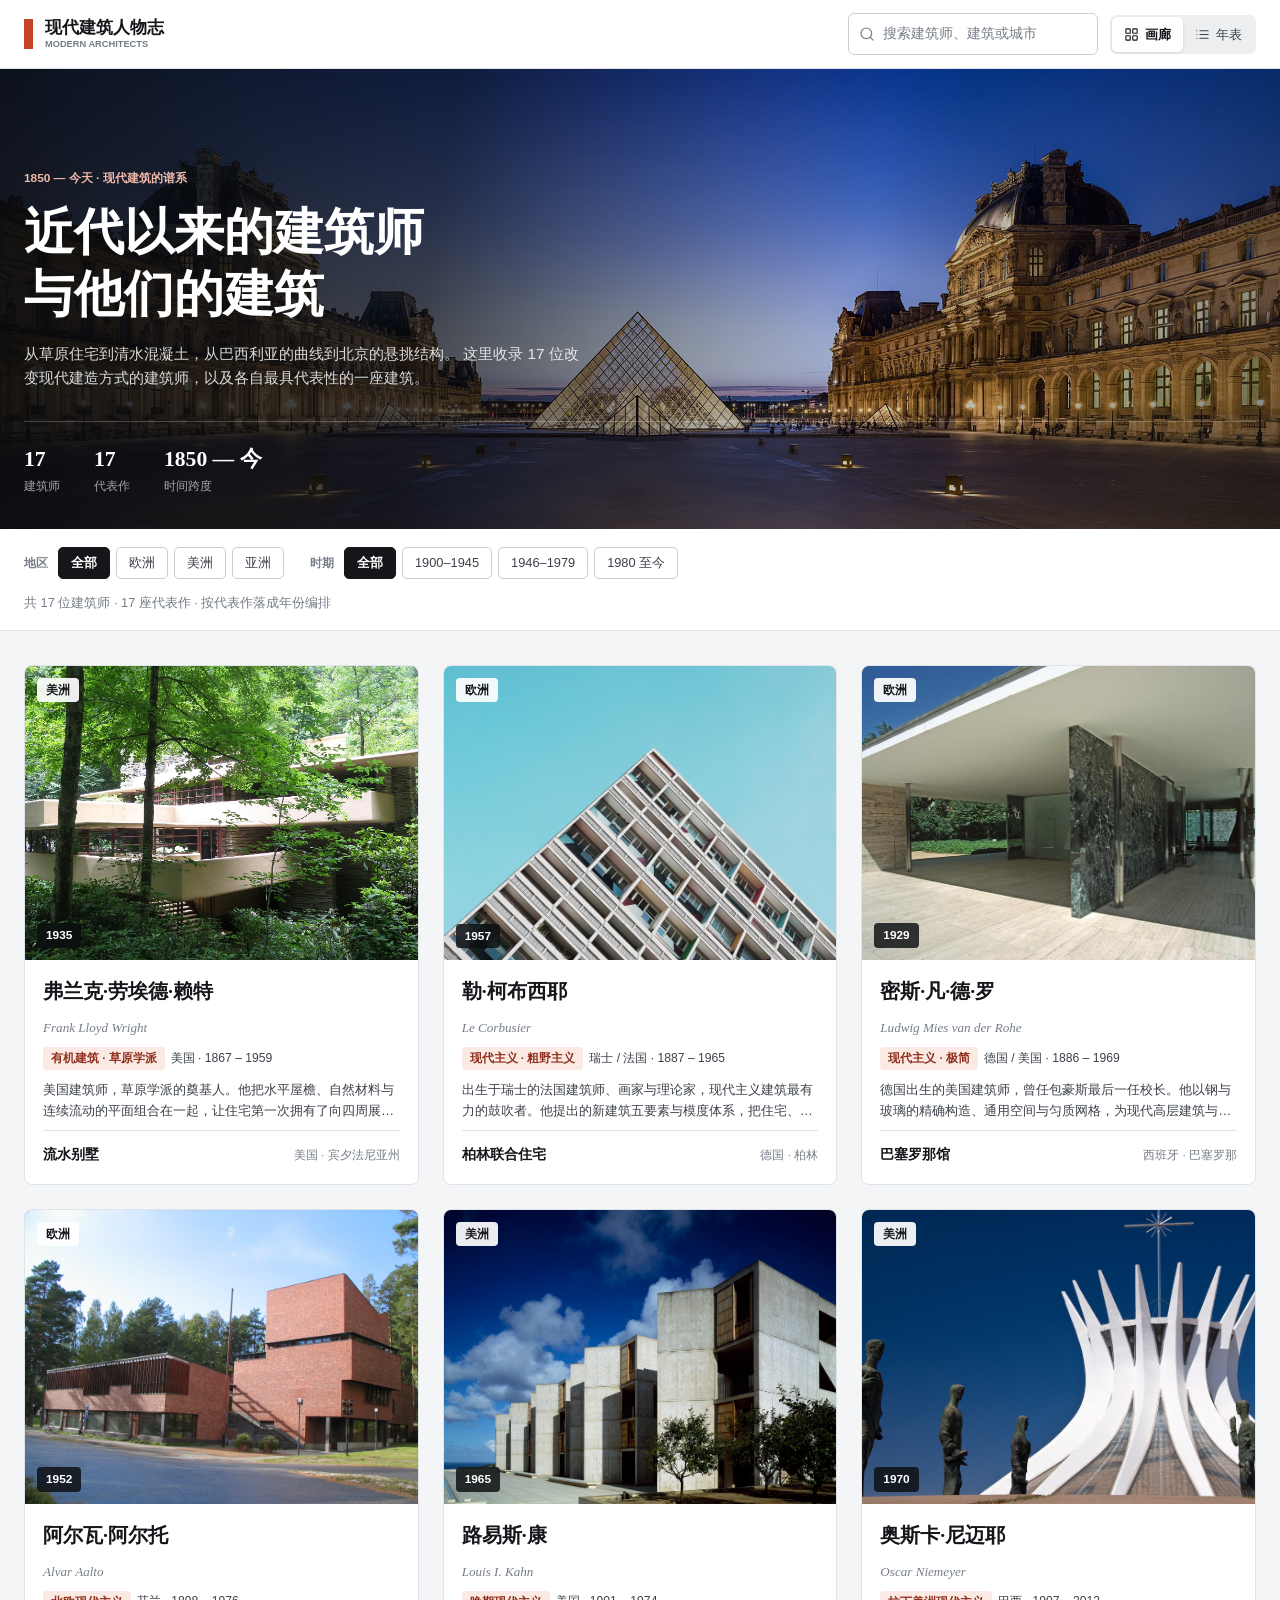
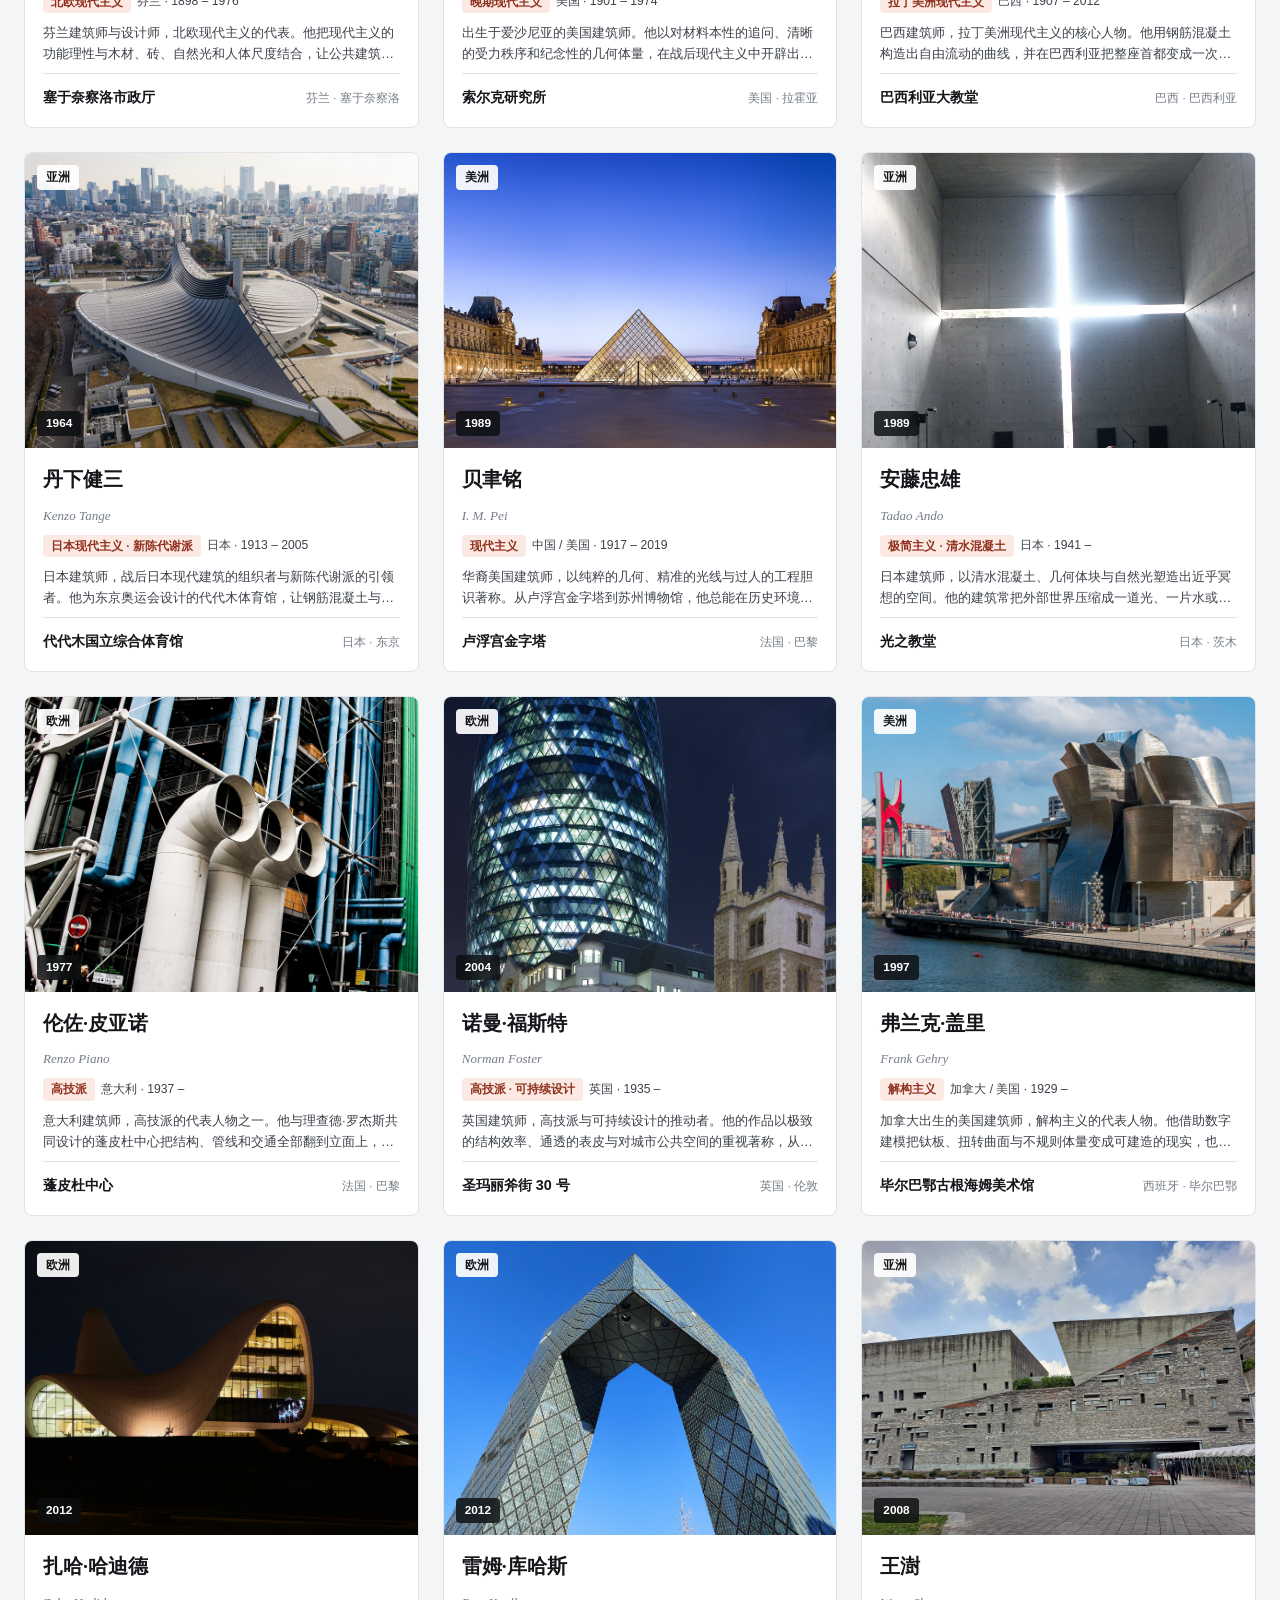
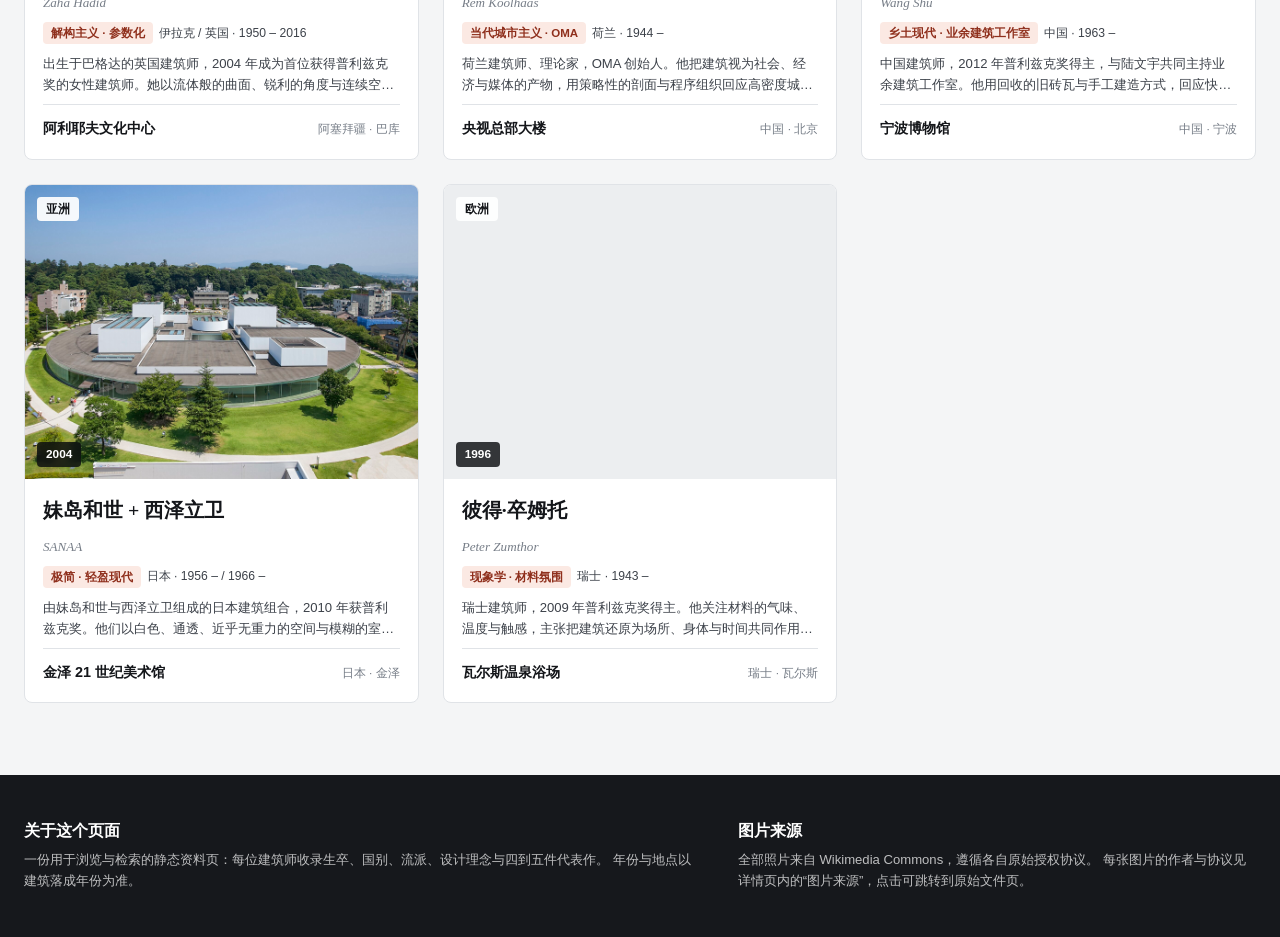
==== index.html @ 808a325d "web1" ====
<!doctype html>
<html lang="zh-CN">
<head>
<meta charset="utf-8">
<meta name="viewport" content="width=device-width, initial-scale=1">
<title>现代建筑人物志 · 近代以来的建筑师与他们的建筑</title>
<meta name="description" content="从流水别墅到 CCTV 总部：17 位近代以来著名建筑师、17 座代表作，可按地区、时期与关键词检索。">
<link rel="preload" as="image" href="assets/img/pei-1.jpg">
<link rel="stylesheet" href="assets/styles.css">
</head>
<body>
<a class="skip-link" href="#gallery">跳到作品列表</a>

<header class="topbar">
  <div class="topbar__inner">
    <a class="brand" href="#top">
      <span class="brand__mark" aria-hidden="true"></span>
      <span class="brand__text">
        现代建筑人物志
        <small>MODERN ARCHITECTS</small>
      </span>
    </a>
    <div class="topbar__tools">
      <div class="search">
        <svg class="search__icon" viewBox="0 0 24 24" fill="none" stroke="currentColor" stroke-width="1.8" stroke-linecap="round" aria-hidden="true">
          <circle cx="11" cy="11" r="8"></circle>
          <path d="m21 21-4.3-4.3"></path>
        </svg>
        <label class="sr-only" for="search">搜索建筑师、建筑或城市</label>
        <input id="search" type="search" placeholder="搜索建筑师、建筑或城市" autocomplete="off" spellcheck="false">
      </div>
      <div class="seg" role="group" aria-label="切换视图">
        <button class="seg__btn is-active" type="button" data-view="grid" aria-pressed="true">
          <svg viewBox="0 0 24 24" fill="none" stroke="currentColor" stroke-width="1.8" stroke-linecap="round" stroke-linejoin="round" aria-hidden="true">
            <rect x="3" y="3" width="7" height="7" rx="1"></rect>
            <rect x="14" y="3" width="7" height="7" rx="1"></rect>
            <rect x="14" y="14" width="7" height="7" rx="1"></rect>
            <rect x="3" y="14" width="7" height="7" rx="1"></rect>
          </svg>
          画廊
        </button>
        <button class="seg__btn" type="button" data-view="timeline" aria-pressed="false">
          <svg viewBox="0 0 24 24" fill="none" stroke="currentColor" stroke-width="1.8" stroke-linecap="round" stroke-linejoin="round" aria-hidden="true">
            <path d="M8 6h13"></path><path d="M8 12h13"></path><path d="M8 18h13"></path>
            <path d="M3 6h.01"></path><path d="M3 12h.01"></path><path d="M3 18h.01"></path>
          </svg>
          年表
        </button>
      </div>
    </div>
  </div>
</header>

<main id="top">
  <section class="hero">
    <div class="hero__media" aria-hidden="true"></div>
    <div class="hero__inner">
      <p class="hero__eyebrow">1850 — 今天 · 现代建筑的谱系</p>
      <h1>近代以来的建筑师<br>与他们的建筑</h1>
      <p class="hero__lede">
        从草原住宅到清水混凝土，从巴西利亚的曲线到北京的悬挑结构。
        这里收录 17 位改变现代建造方式的建筑师，以及各自最具代表性的一座建筑。
      </p>
      <dl class="hero__stats">
        <div><dt>建筑师</dt><dd id="stat-architects">17</dd></div>
        <div><dt>代表作</dt><dd id="stat-works">17</dd></div>
        <div><dt>时间跨度</dt><dd>1850 — 今</dd></div>
      </dl>
    </div>
  </section>

  <section class="controls" aria-label="筛选条件">
    <div class="controls__inner">
      <div class="filter">
        <span class="filter__label">地区</span>
        <div class="chips" data-filter="region" role="group" aria-label="按地区筛选">
          <button class="chip is-active" type="button" data-value="all">全部</button>
          <button class="chip" type="button" data-value="欧洲">欧洲</button>
          <button class="chip" type="button" data-value="美洲">美洲</button>
          <button class="chip" type="button" data-value="亚洲">亚洲</button>
        </div>
      </div>
      <div class="filter">
        <span class="filter__label">时期</span>
        <div class="chips" data-filter="era" role="group" aria-label="按时期筛选">
          <button class="chip is-active" type="button" data-value="all">全部</button>
          <button class="chip" type="button" data-value="early">1900–1945</button>
          <button class="chip" type="button" data-value="postwar">1946–1979</button>
          <button class="chip" type="button" data-value="contemporary">1980 至今</button>
        </div>
      </div>
      <button class="reset" type="button" id="reset" hidden>清除筛选</button>
    </div>
    <p class="result" id="result" role="status"></p>
  </section>

  <section id="gallery" class="gallery" aria-label="建筑师画廊">
    <div class="grid" id="grid"></div>
  </section>

  <section id="timeline" class="timeline" aria-label="建筑师年表" hidden>
    <div class="timeline__inner" id="timeline-list"></div>
  </section>
</main>

<footer class="site-footer">
  <div class="site-footer__inner">
    <div>
      <h2>关于这个页面</h2>
      <p>
        一份用于浏览与检索的静态资料页：每位建筑师收录生卒、国别、流派、设计理念与四到五件代表作。
        年份与地点以建筑落成年份为准。
      </p>
    </div>
    <div>
      <h2>图片来源</h2>
      <p>
        全部照片来自 Wikimedia Commons，遵循各自原始授权协议。
        每张图片的作者与协议见详情页内的“图片来源”，点击可跳转到原始文件页。
      </p>
    </div>
  </div>
</footer>

<div class="modal" id="modal" hidden>
  <div class="modal__backdrop" data-close></div>
  <div class="modal__panel" role="dialog" aria-modal="true" aria-labelledby="modal-title">
    <button class="modal__close" type="button" data-close aria-label="关闭详情">
      <svg viewBox="0 0 24 24" fill="none" stroke="currentColor" stroke-width="1.8" stroke-linecap="round" aria-hidden="true">
        <path d="M18 6 6 18"></path><path d="m6 6 12 12"></path>
      </svg>
    </button>
    <div class="modal__content" id="modal-content"></div>
  </div>
</div>

<script src="assets/data.js" charset="utf-8"></script>
<script src="assets/credits.js" charset="utf-8"></script>
<script src="assets/app.js" charset="utf-8"></script>
</body>
</html>
---- assets/styles.css ----
:root {
  --bg: #f4f5f6;
  --surface: #ffffff;
  --surface-2: #eceef0;
  --ink: #14161a;
  --ink-2: #3c4149;
  --muted: #767d87;
  --line: #e0e3e7;
  --line-strong: #c9ced5;
  --accent: #c4442a;
  --accent-soft: #fbe9e3;
  --teal: #1f5a56;
  --teal-soft: #e3eeec;
  --sans: -apple-system, BlinkMacSystemFont, "Segoe UI", "PingFang SC", "Hiragino Sans GB", "Microsoft YaHei", "Noto Sans SC", sans-serif;
  --serif: "Songti SC", "Source Han Serif SC", "Noto Serif SC", "STSong", "SimSun", Georgia, serif;
  --shadow: 0 1px 2px rgba(20, 22, 26, .06), 0 14px 30px -20px rgba(20, 22, 26, .45);
  --page: 1280px;
}

* { box-sizing: border-box; }

body {
  margin: 0;
  background: var(--bg);
  color: var(--ink);
  font-family: var(--sans);
  font-size: 16px;
  line-height: 1.6;
  letter-spacing: 0;
  -webkit-font-smoothing: antialiased;
}

img { max-width: 100%; }

h1, h2, h3, h4 { margin: 0; line-height: 1.25; letter-spacing: 0; }
p { margin: 0; }
button { font: inherit; color: inherit; }

.sr-only {
  position: absolute;
  width: 1px; height: 1px;
  padding: 0; margin: -1px;
  overflow: hidden;
  clip: rect(0 0 0 0);
  white-space: nowrap;
  border: 0;
}

.skip-link {
  position: absolute;
  left: 16px; top: -56px;
  z-index: 100;
  padding: 10px 16px;
  background: var(--ink);
  color: #fff;
  border-radius: 6px;
  text-decoration: none;
}
.skip-link:focus { top: 16px; }

:focus-visible { outline: 2px solid var(--accent); outline-offset: 2px; }
[hidden] { display: none !important; }

/* 顶栏 */
.topbar {
  position: sticky;
  top: 0;
  z-index: 30;
  background: rgba(255, 255, 255, .94);
  border-bottom: 1px solid var(--line);
  backdrop-filter: saturate(180%) blur(12px);
}

.topbar__inner {
  width: min(var(--page), 100% - 3rem);
  margin: 0 auto;
  min-height: 68px;
  display: flex;
  align-items: center;
  justify-content: space-between;
  gap: 20px;
}

.brand {
  display: inline-flex;
  align-items: center;
  gap: 12px;
  color: inherit;
  text-decoration: none;
}

.brand__mark {
  width: 9px;
  height: 30px;
  background: var(--accent);
}

.brand__text {
  display: flex;
  flex-direction: column;
  font-family: var(--serif);
  font-size: 1.06rem;
  font-weight: 600;
  line-height: 1.2;
}

.brand__text small {
  font-family: var(--sans);
  font-size: .58rem;
  font-weight: 700;
  color: var(--muted);
}

.topbar__tools {
  display: flex;
  align-items: center;
  gap: 12px;
}

.search {
  position: relative;
  display: flex;
  align-items: center;
}

.search__icon {
  position: absolute;
  left: 11px;
  width: 16px; height: 16px;
  color: var(--muted);
  pointer-events: none;
}

.search input {
  width: 250px;
  padding: 9px 12px 9px 34px;
  border: 1px solid var(--line-strong);
  border-radius: 6px;
  background: var(--surface);
  font: inherit;
  font-size: .86rem;
  color: var(--ink);
  transition: border-color .18s ease, box-shadow .18s ease;
}

.search input::placeholder { color: var(--muted); }

.search input:focus {
  outline: none;
  border-color: var(--accent);
  box-shadow: 0 0 0 3px var(--accent-soft);
}

.search input::-webkit-search-cancel-button { cursor: pointer; }

.seg {
  display: inline-flex;
  padding: 2px;
  background: var(--surface-2);
  border-radius: 7px;
}

.seg__btn {
  display: inline-flex;
  align-items: center;
  gap: 6px;
  padding: 7px 12px;
  border: 0;
  border-radius: 5px;
  background: transparent;
  font-size: .82rem;
  color: var(--ink-2);
  cursor: pointer;
  transition: background .18s ease, color .18s ease;
}

.seg__btn svg { width: 15px; height: 15px; }
.seg__btn:hover { color: var(--ink); }

.seg__btn.is-active {
  background: var(--surface);
  color: var(--ink);
  font-weight: 600;
  box-shadow: 0 1px 3px rgba(20, 22, 26, .12);
}

/* 首屏 */
.hero {
  position: relative;
  min-height: 460px;
  display: flex;
  align-items: flex-end;
  overflow: hidden;
  background: #0e1013;
}

.hero__media {
  position: absolute;
  inset: 0;
  background-image: url("img/pei-1.jpg");
  background-size: cover;
  background-position: center 58%;
  filter: saturate(.92) contrast(1.06);
}

.hero::after {
  content: "";
  position: absolute;
  inset: 0;
  background: linear-gradient(100deg, rgba(9, 11, 14, .93) 0%, rgba(9, 11, 14, .74) 34%, rgba(9, 11, 14, .18) 66%, rgba(9, 11, 14, .5) 100%);
}

.hero__inner {
  position: relative;
  z-index: 1;
  width: min(var(--page), 100% - 3rem);
  margin: 0 auto;
  padding: 76px 0 34px;
  color: #fff;
}

.hero__eyebrow {
  font-size: .74rem;
  font-weight: 700;
  color: #f0b9a8;
  text-transform: uppercase;
}

.hero h1 {
  margin-top: 14px;
  font-family: var(--serif);
  font-size: 3.1rem;
  font-weight: 600;
}

.hero__lede {
  margin-top: 16px;
  max-width: 560px;
  font-size: .96rem;
  color: rgba(255, 255, 255, .84);
}

.hero__stats {
  display: flex;
  flex-wrap: wrap;
  gap: 34px;
  margin: 30px 0 0;
  padding-top: 20px;
  border-top: 1px solid rgba(255, 255, 255, .22);
}

.hero__stats div { display: flex; flex-direction: column-reverse; }
.hero__stats dt { font-size: .72rem; color: rgba(255, 255, 255, .62); }
.hero__stats dd { margin: 0; font-family: var(--serif); font-size: 1.35rem; font-weight: 600; }

/* 筛选 */
.controls {
  background: var(--surface);
  border-bottom: 1px solid var(--line);
}

.controls__inner {
  width: min(var(--page), 100% - 3rem);
  margin: 0 auto;
  padding: 18px 0 6px;
  display: flex;
  flex-wrap: wrap;
  align-items: center;
  gap: 10px 26px;
}

.filter { display: flex; align-items: center; gap: 10px; }

.filter__label {
  font-size: .74rem;
  font-weight: 700;
  color: var(--muted);
  white-space: nowrap;
}

.chips { display: flex; flex-wrap: wrap; gap: 6px; }

.chip {
  padding: 5px 12px;
  border: 1px solid var(--line-strong);
  border-radius: 5px;
  background: var(--surface);
  font-size: .8rem;
  color: var(--ink-2);
  cursor: pointer;
  transition: border-color .16s ease, background .16s ease, color .16s ease;
}

.chip:hover { border-color: var(--ink-2); }

.chip.is-active {
  background: var(--ink);
  border-color: var(--ink);
  color: #fff;
  font-weight: 600;
}

.reset {
  margin-left: auto;
  padding: 5px 0;
  border: 0;
  background: none;
  font-size: .8rem;
  color: var(--accent);
  cursor: pointer;
  text-decoration: underline;
  text-underline-offset: 3px;
}

.result {
  width: min(var(--page), 100% - 3rem);
  margin: 0 auto;
  padding: 8px 0 16px;
  font-size: .8rem;
  color: var(--muted);
}

/* 画廊 */
.gallery, .timeline { padding: 34px 0 72px; }

.grid {
  width: min(var(--page), 100% - 3rem);
  margin: 0 auto;
  display: grid;
  grid-template-columns: repeat(3, minmax(0, 1fr));
  gap: 24px;
}

.card {
  display: flex;
  flex-direction: column;
  padding: 0;
  border: 1px solid var(--line);
  border-radius: 8px;
  background: var(--surface);
  overflow: hidden;
  text-align: left;
  cursor: pointer;
  transition: transform .22s ease, box-shadow .22s ease, border-color .22s ease;
}

.card:hover {
  transform: translateY(-3px);
  border-color: var(--line-strong);
  box-shadow: var(--shadow);
}

.card__media {
  position: relative;
  aspect-ratio: 4 / 3;
  background: var(--surface-2);
  overflow: hidden;
}

.card__media img {
  width: 100%;
  height: 100%;
  object-fit: cover;
  display: block;
  transition: transform .6s cubic-bezier(.2, .7, .2, 1);
}

.card:hover .card__media img { transform: scale(1.045); }

.card__year {
  position: absolute;
  left: 12px;
  bottom: 12px;
  padding: 3px 9px;
  border-radius: 4px;
  background: rgba(12, 14, 17, .82);
  color: #fff;
  font-size: .74rem;
  font-weight: 600;
  backdrop-filter: blur(4px);
}

.card__flag {
  position: absolute;
  top: 12px;
  left: 12px;
  padding: 3px 9px;
  border-radius: 4px;
  background: rgba(255, 255, 255, .92);
  font-size: .72rem;
  font-weight: 600;
  color: var(--ink);
}

.card__body {
  display: flex;
  flex-direction: column;
  flex: 1;
  gap: 9px;
  padding: 16px 18px 18px;
}

.card__name {
  font-family: var(--serif);
  font-size: 1.24rem;
  font-weight: 600;
}

.card__latin {
  font-family: var(--serif);
  font-size: .82rem;
  font-style: italic;
  color: var(--muted);
}

.card__meta {
  display: flex;
  flex-wrap: wrap;
  align-items: center;
  gap: 6px;
  font-size: .76rem;
  color: var(--ink-2);
}

.tag {
  display: inline-block;
  padding: 2px 8px;
  border-radius: 4px;
  background: var(--accent-soft);
  color: #8f2f1c;
  font-size: .72rem;
  font-weight: 600;
}

.tag--teal { background: var(--teal-soft); color: var(--teal); }

.card__work {
  display: flex;
  align-items: baseline;
  justify-content: space-between;
  gap: 14px;
  margin-top: auto;
  padding-top: 12px;
  border-top: 1px solid var(--line);
}

.card__work strong { font-size: .9rem; font-weight: 600; }
.card__work span { font-size: .74rem; color: var(--muted); white-space: nowrap; }

.card__desc {
  font-size: .82rem;
  color: var(--ink-2);
  display: -webkit-box;
  -webkit-line-clamp: 2;
  -webkit-box-orient: vertical;
  overflow: hidden;
}

/* 年表 */
.timeline__inner {
  width: min(920px, 100% - 3rem);
  margin: 0 auto;
  border-left: 2px solid var(--line-strong);
  padding-left: 0;
}

.tl-decade { position: relative; padding-left: 34px; }

.tl-decade + .tl-decade { margin-top: 26px; }

.tl-decade::before {
  content: "";
  position: absolute;
  left: -7px;
  top: 9px;
  width: 12px; height: 12px;
  border: 2px solid var(--bg);
  border-radius: 50%;
  background: var(--accent);
}

.tl-decade__label {
  font-family: var(--serif);
  font-size: 1.5rem;
  font-weight: 600;
  color: var(--ink);
}

.tl-decade__items {
  display: grid;
  gap: 10px;
  margin-top: 12px;
}

.tl-item {
  display: grid;
  grid-template-columns: 116px 1fr auto;
  align-items: center;
  gap: 16px;
  padding: 10px 14px 10px 10px;
  border: 1px solid var(--line);
  border-radius: 8px;
  background: var(--surface);
  text-align: left;
  cursor: pointer;
  transition: border-color .18s ease, box-shadow .18s ease, transform .18s ease;
}

.tl-item:hover {
  border-color: var(--line-strong);
  box-shadow: var(--shadow);
  transform: translateX(2px);
}

.tl-item__media {
  aspect-ratio: 3 / 2;
  border-radius: 5px;
  overflow: hidden;
  background: var(--surface-2);
}

.tl-item__media img { width: 100%; height: 100%; object-fit: cover; display: block; }

.tl-item__title { display: flex; flex-direction: column; gap: 2px; }
.tl-item__title strong { font-family: var(--serif); font-size: 1.02rem; font-weight: 600; }
.tl-item__title span { font-size: .78rem; color: var(--muted); }

.tl-item__work {
  text-align: right;
  font-size: .8rem;
  color: var(--ink-2);
}

.tl-item__work strong { display: block; font-weight: 600; color: var(--ink); }

.empty {
  width: min(var(--page), 100% - 3rem);
  margin: 0 auto;
  padding: 70px 0;
  text-align: center;
  color: var(--muted);
}

.empty strong { display: block; margin-bottom: 6px; font-family: var(--serif); font-size: 1.2rem; color: var(--ink); }

.image-fallback {
  display: flex;
  align-items: center;
  justify-content: center;
  width: 100%; height: 100%;
  background: repeating-linear-gradient(45deg, #e8eaed 0 10px, #eef0f2 10px 20px);
  color: var(--muted);
  font-family: var(--serif);
  font-size: 1.4rem;
}

/* 页脚 */
.site-footer {
  background: #16181c;
  color: rgba(255, 255, 255, .72);
  padding: 46px 0;
}

.site-footer__inner {
  width: min(var(--page), 100% - 3rem);
  margin: 0 auto;
  display: grid;
  grid-template-columns: 1.3fr 1fr;
  gap: 40px;
}

.site-footer h2 {
  margin-bottom: 8px;
  font-family: var(--serif);
  font-size: 1rem;
  color: #fff;
}

.site-footer p { font-size: .82rem; }

/* 详情弹窗 */
.modal {
  position: fixed;
  inset: 0;
  z-index: 60;
  display: flex;
  align-items: center;
  justify-content: center;
  padding: 28px 24px;
}

.modal__backdrop {
  position: absolute;
  inset: 0;
  background: rgba(10, 12, 15, .62);
  backdrop-filter: blur(5px);
}

.modal__panel {
  position: relative;
  width: min(1000px, 100%);
  max-height: min(88vh, 940px);
  overflow-y: auto;
  overscroll-behavior: contain;
  border-radius: 8px;
  background: var(--surface);
  box-shadow: 0 30px 70px -30px rgba(0, 0, 0, .6);
  animation: modal-in .22s ease;
}

@keyframes modal-in {
  from { opacity: 0; transform: translateY(10px); }
  to { opacity: 1; transform: none; }
}

.modal__close {
  position: absolute;
  top: 14px; right: 14px;
  z-index: 2;
  display: inline-flex;
  align-items: center;
  justify-content: center;
  width: 36px; height: 36px;
  border: 0;
  border-radius: 6px;
  background: rgba(15, 17, 20, .72);
  color: #fff;
  cursor: pointer;
  transition: background .18s ease;
}

.modal__close:hover { background: rgba(15, 17, 20, .9); }
.modal__close svg { width: 18px; height: 18px; }

.modal__gallery {
  display: grid;
  grid-template-columns: 1.5fr 1fr;
  gap: 2px;
  background: var(--line);
}

.modal__gallery--single { grid-template-columns: 1fr; }
.modal__gallery--single .modal__figure img { max-height: 480px; }

.modal__figure {
  position: relative;
  margin: 0;
  background: var(--surface-2);
}

.modal__figure img {
  display: block;
  width: 100%;
  height: 100%;
  min-height: 300px;
  max-height: 440px;
  object-fit: cover;
}

.modal__figure figcaption {
  position: absolute;
  left: 0; right: 0; bottom: 0;
  padding: 30px 14px 12px;
  background: linear-gradient(to top, rgba(10, 12, 15, .82), rgba(10, 12, 15, 0));
  color: #fff;
  font-size: .76rem;
}

.modal__figure figcaption span { color: rgba(255, 255, 255, .68); }

.modal__body { padding: 28px 32px 34px; }

.modal__eyebrow {
  display: flex;
  flex-wrap: wrap;
  align-items: center;
  gap: 8px;
  font-size: .76rem;
  color: var(--muted);
}

.modal__head h2 {
  margin-top: 10px;
  font-family: var(--serif);
  font-size: 2rem;
  font-weight: 600;
}

.modal__head .modal__latin {
  margin-top: 4px;
  font-family: var(--serif);
  font-style: italic;
  color: var(--muted);
}

.modal__headline {
  margin-top: 18px;
  padding: 14px 16px;
  border-left: 3px solid var(--accent);
  background: var(--bg);
  font-family: var(--serif);
  font-size: 1rem;
  color: var(--ink);
}

.modal__columns {
  display: grid;
  grid-template-columns: 1.25fr 1fr;
  gap: 32px;
  margin-top: 26px;
}

.modal__columns h3 {
  margin-bottom: 10px;
  font-size: .78rem;
  font-weight: 700;
  color: var(--muted);
}

.modal__bio { font-size: .9rem; color: var(--ink-2); }

.keywords { display: flex; flex-wrap: wrap; gap: 6px; margin-top: 16px; }

.keywords span {
  padding: 3px 9px;
  border: 1px solid var(--line-strong);
  border-radius: 4px;
  font-size: .74rem;
  color: var(--ink-2);
}

.works { list-style: none; margin: 0; padding: 0; }

.works li {
  display: grid;
  grid-template-columns: 1fr auto;
  gap: 4px 12px;
  padding: 9px 0;
  border-bottom: 1px solid var(--line);
  font-size: .86rem;
}

.works li:first-child { padding-top: 0; }
.works li strong { font-weight: 600; }
.works li em { grid-column: 1 / -1; font-style: normal; font-size: .76rem; color: var(--muted); }
.works li b { font-weight: 600; color: var(--accent); font-variant-numeric: tabular-nums; }

.credits {
  margin-top: 28px;
  padding-top: 18px;
  border-top: 1px solid var(--line);
}

.credits h3 {
  margin-bottom: 8px;
  font-size: .78rem;
  font-weight: 700;
  color: var(--muted);
}

.credits ul { list-style: none; margin: 0; padding: 0; display: grid; gap: 5px; }
.credits li { font-size: .76rem; color: var(--muted); }
.credits a { color: var(--ink-2); text-decoration: underline; text-underline-offset: 2px; }

/* 响应式 */
@media (max-width: 1080px) {
  .grid { grid-template-columns: repeat(2, minmax(0, 1fr)); }
  .hero h1 { font-size: 2.6rem; }
  .modal__columns { grid-template-columns: 1fr; gap: 26px; }
}

@media (max-width: 860px) {
  .topbar__inner { flex-wrap: wrap; padding: 12px 0; gap: 12px; }
  .topbar__tools { width: 100%; justify-content: space-between; }
  .search { flex: 1; }
  .search input { width: 100%; }
  .hero { min-height: 400px; }
  .hero h1 { font-size: 2.15rem; }
  .hero__inner { padding-top: 56px; }
  .hero__stats { gap: 24px; }
  .reset { margin-left: 0; }
  .modal { padding: 0; }
  .modal__panel { max-height: 100vh; height: 100%; border-radius: 0; }
  .modal__gallery { grid-template-columns: 1fr; }
  .modal__figure img { min-height: 220px; max-height: 300px; }
  .modal__body { padding: 22px 20px 30px; }
  .modal__head h2 { font-size: 1.6rem; }
  .site-footer__inner { grid-template-columns: 1fr; gap: 24px; }
}

@media (max-width: 620px) {
  .topbar__inner, .controls__inner, .result, .grid, .timeline__inner, .site-footer__inner, .hero__inner {
    width: min(var(--page), 100% - 2rem);
  }
  .grid { grid-template-columns: 1fr; gap: 18px; }
  .hero h1 { font-size: 1.85rem; }
  .hero__lede { font-size: .88rem; }
  .tl-item { grid-template-columns: 84px 1fr; }
  .tl-item__work { grid-column: 2; text-align: left; }
  .filter { width: 100%; align-items: flex-start; }
  .filter__label { padding-top: 5px; }
  .gallery, .timeline { padding: 22px 0 56px; }
}

@media (prefers-reduced-motion: reduce) {
  * { animation-duration: .001ms !important; transition-duration: .001ms !important; }
  .card:hover { transform: none; }
}
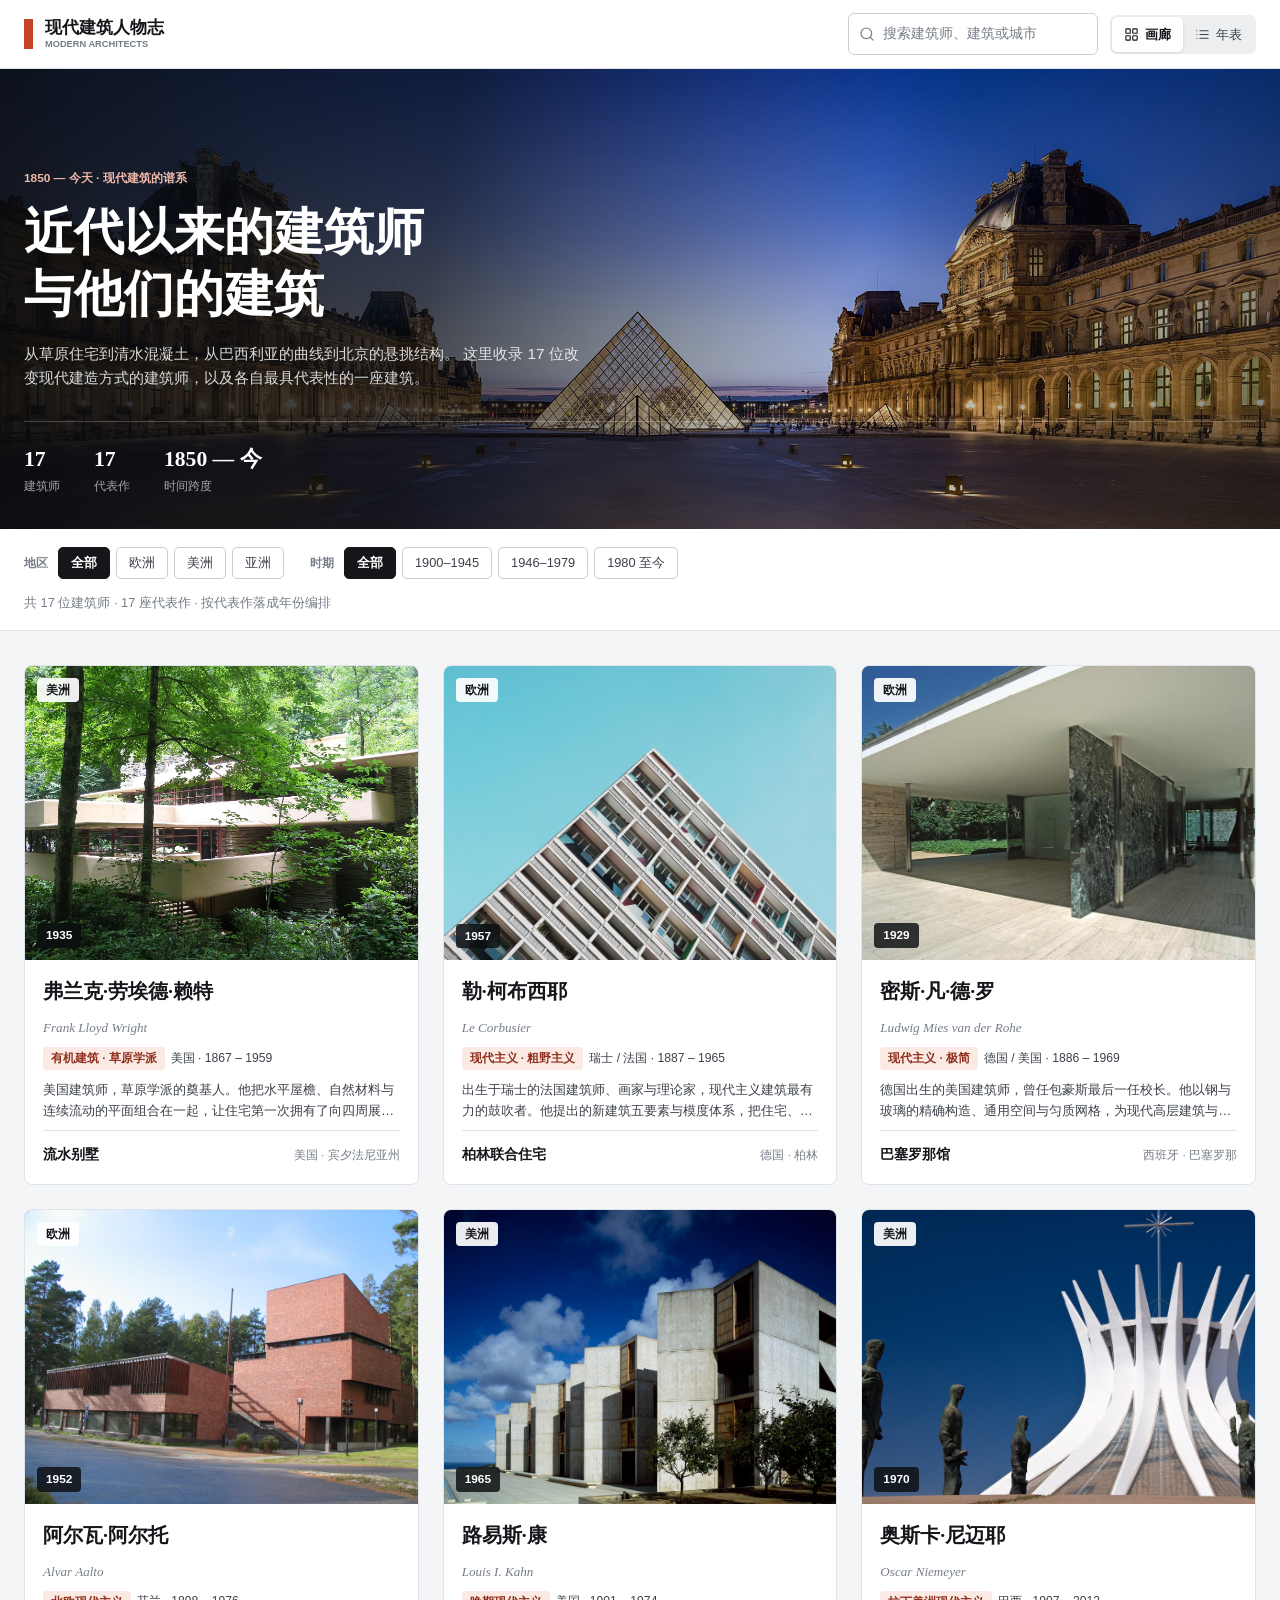
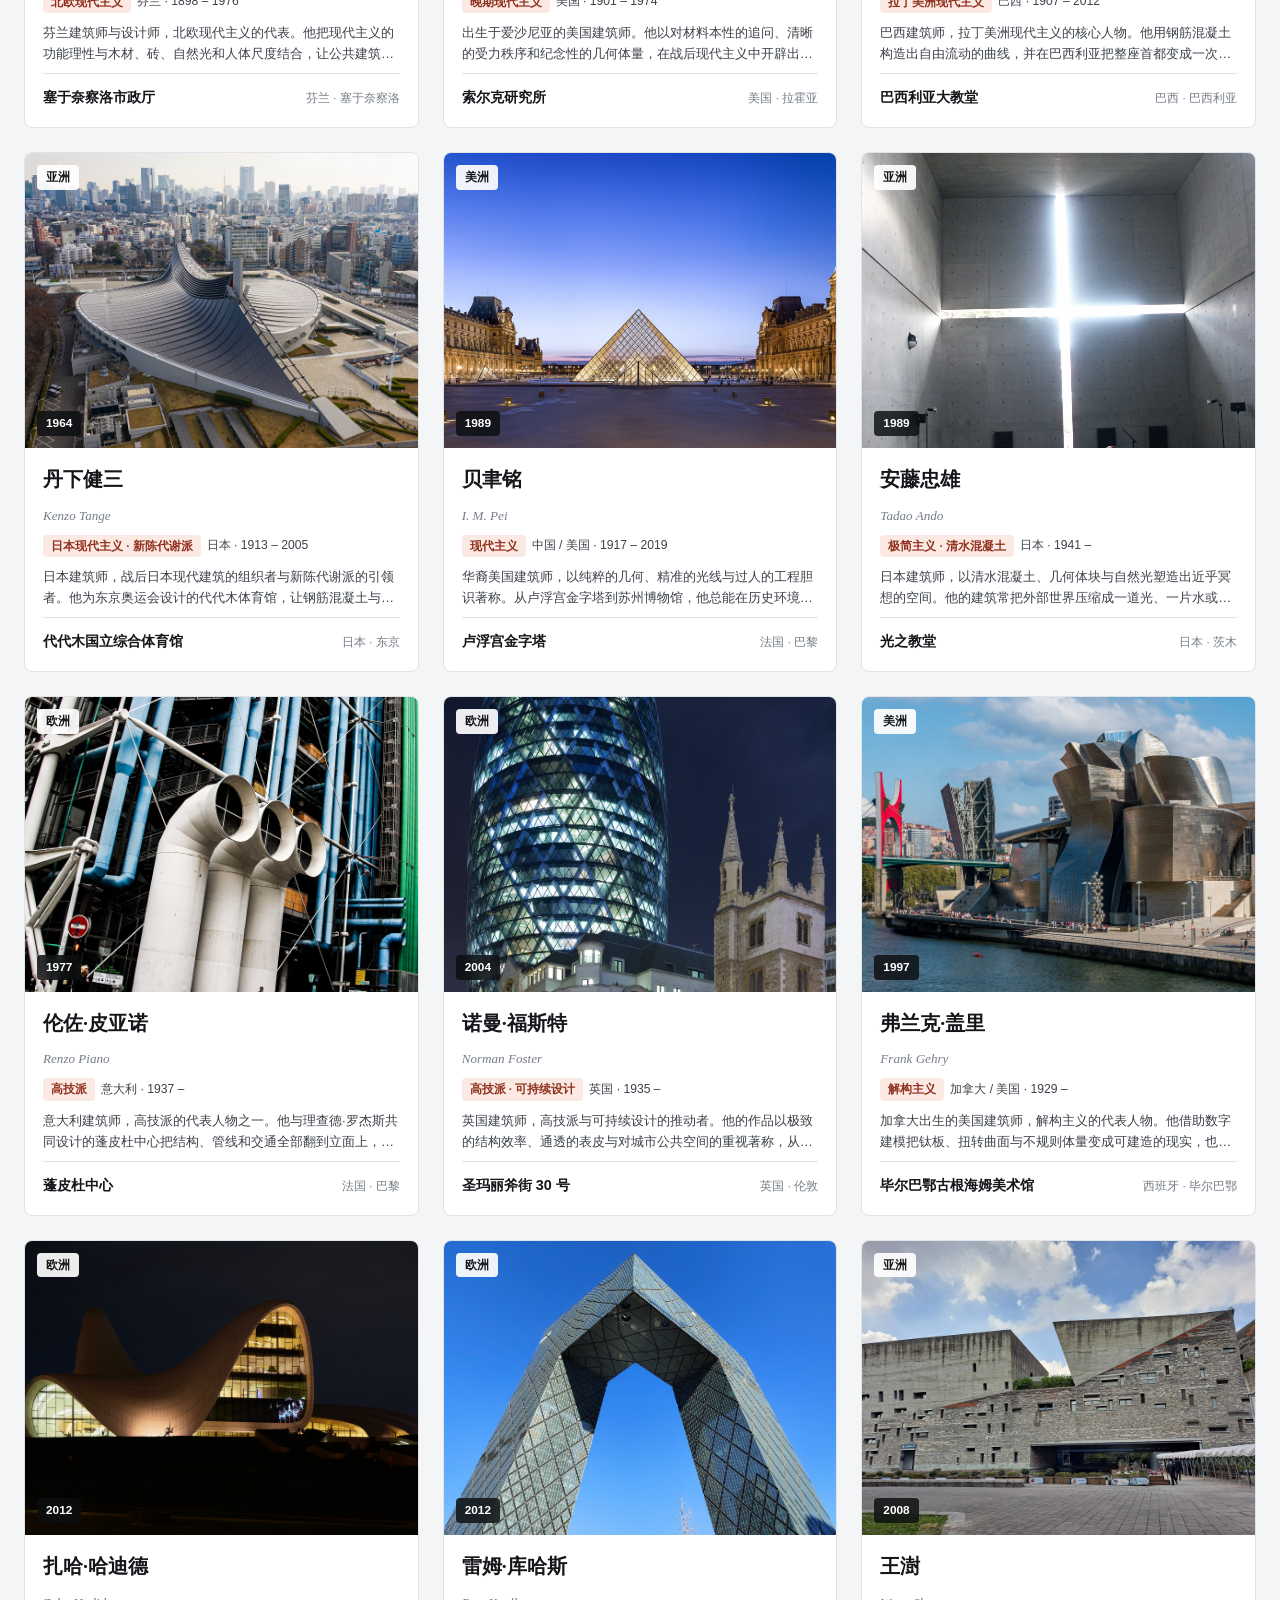
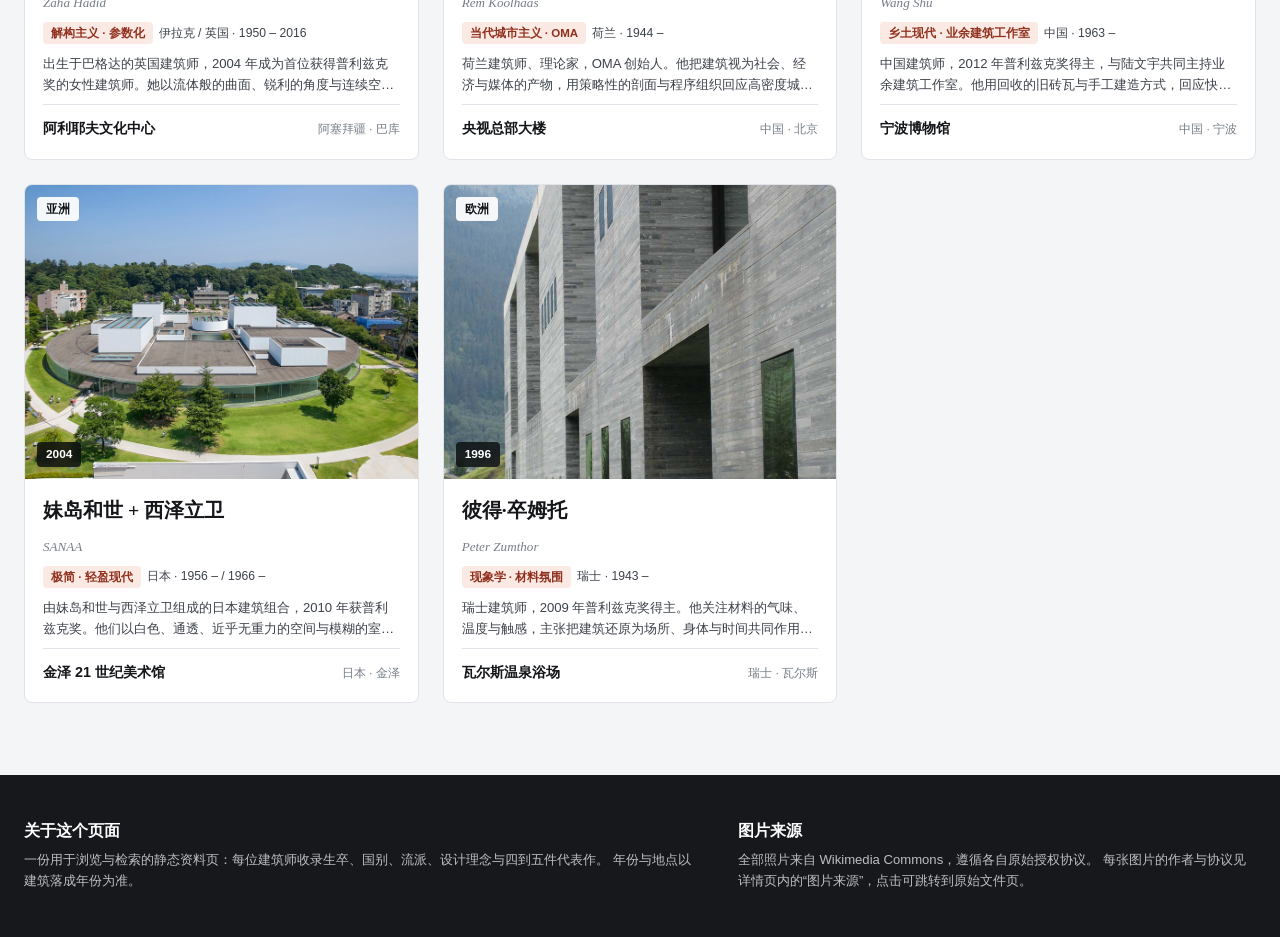
==== commit 048066f3: "web2" ====
--- a/index.html
+++ b/index.html
@@ -5,6 +5,195 @@
 <meta name="viewport" content="width=device-width, initial-scale=1">
 <title>现代建筑人物志 · 近代以来的建筑师与他们的建筑</title>
 <meta name="description" content="从流水别墅到 CCTV 总部：17 位近代以来著名建筑师、17 座代表作，可按地区、时期与关键词检索。">
+
+<!-- 搜索引擎验证码：在对应平台拿到后，去掉注释并替换内容（这段不会被构建脚本覆盖） -->
+<!-- <meta name="google-site-verification" content="REPLACE_WITH_GOOGLE_CODE"> -->
+<!-- <meta name="msvalidate.01" content="REPLACE_WITH_BING_CODE"> -->
+<!-- <meta name="baidu-site-verification" content="REPLACE_WITH_BAIDU_CODE"> -->
+
+<!-- SEO:START -->
+<meta name="robots" content="index,follow,max-image-preview:large">
+<meta name="keywords" content="现代建筑,建筑师,建筑作品,近代建筑史,弗兰克·劳埃德·赖特,勒·柯布西耶,密斯·凡·德·罗,阿尔瓦·阿尔托,路易斯·康,奥斯卡·尼迈耶,丹下健三,贝聿铭,安藤忠雄,伦佐·皮亚诺,诺曼·福斯特,弗兰克·盖里,扎哈·哈迪德,雷姆·库哈斯,王澍,妹岛和世 + 西泽立卫,彼得·卒姆托">
+<meta name="author" content="现代建筑人物志">
+<meta name="theme-color" content="#16181c">
+<link rel="canonical" href="https://your-domain.example/">
+<meta property="og:type" content="website">
+<meta property="og:site_name" content="现代建筑人物志">
+<meta property="og:locale" content="zh_CN">
+<meta property="og:title" content="近代以来的建筑师与他们的建筑">
+<meta property="og:description" content="从流水别墅到 CCTV 总部：17 位近代以来著名建筑师、17 座代表作，可按地区、时期与关键词检索。">
+<meta property="og:url" content="https://your-domain.example/">
+<meta property="og:image" content="https://your-domain.example/assets/og-cover.jpg">
+<meta property="og:image:width" content="1200">
+<meta property="og:image:height" content="630">
+<meta property="og:image:alt" content="近代以来的建筑师与他们的建筑">
+<meta name="twitter:card" content="summary_large_image">
+<meta name="twitter:title" content="近代以来的建筑师与他们的建筑">
+<meta name="twitter:description" content="从流水别墅到 CCTV 总部：17 位近代以来著名建筑师、17 座代表作，可按地区、时期与关键词检索。">
+<meta name="twitter:image" content="https://your-domain.example/assets/og-cover.jpg">
+<script type="application/ld+json">
+{
+    "@context":  "https://schema.org",
+    "@graph":  [
+                   {
+                       "@type":  "WebSite",
+                       "@id":  "https://your-domain.example/#website",
+                       "url":  "https://your-domain.example/",
+                       "name":  "现代建筑人物志",
+                       "description":  "从流水别墅到 CCTV 总部：17 位近代以来著名建筑师、17 座代表作，可按地区、时期与关键词检索。",
+                       "inLanguage":  "zh-CN"
+                   },
+                   {
+                       "@type":  "CollectionPage",
+                       "@id":  "https://your-domain.example/#webpage",
+                       "url":  "https://your-domain.example/",
+                       "name":  "现代建筑人物志 · 近代以来的建筑师与他们的建筑",
+                       "description":  "从流水别墅到 CCTV 总部：17 位近代以来著名建筑师、17 座代表作，可按地区、时期与关键词检索。",
+                       "isPartOf":  {
+                                        "@id":  "https://your-domain.example/#website"
+                                    },
+                       "primaryImageOfPage":  {
+                                                  "@type":  "ImageObject",
+                                                  "url":  "https://your-domain.example/assets/og-cover.jpg",
+                                                  "width":  1200,
+                                                  "height":  630
+                                              },
+                       "mainEntity":  {
+                                          "@id":  "https://your-domain.example/#architect-list"
+                                      }
+                   },
+                   {
+                       "@type":  "ItemList",
+                       "@id":  "https://your-domain.example/#architect-list",
+                       "name":  "近代以来的建筑师与他们的代表作",
+                       "numberOfItems":  17,
+                       "itemListElement":  [
+                                               {
+                                                   "@type":  "ListItem",
+                                                   "position":  1,
+                                                   "name":  "弗兰克·劳埃德·赖特",
+                                                   "description":  "1935 年代表作：流水别墅（Fallingwater），美国 · 宾夕法尼亚州",
+                                                   "url":  "https://your-domain.example/#wright"
+                                               },
+                                               {
+                                                   "@type":  "ListItem",
+                                                   "position":  2,
+                                                   "name":  "勒·柯布西耶",
+                                                   "description":  "1957 年代表作：柏林联合住宅（Corbusierhaus），德国 · 柏林",
+                                                   "url":  "https://your-domain.example/#corbusier"
+                                               },
+                                               {
+                                                   "@type":  "ListItem",
+                                                   "position":  3,
+                                                   "name":  "密斯·凡·德·罗",
+                                                   "description":  "1929 年代表作：巴塞罗那馆（Barcelona Pavilion），西班牙 · 巴塞罗那",
+                                                   "url":  "https://your-domain.example/#mies"
+                                               },
+                                               {
+                                                   "@type":  "ListItem",
+                                                   "position":  4,
+                                                   "name":  "阿尔瓦·阿尔托",
+                                                   "description":  "1952 年代表作：塞于奈察洛市政厅（Säynätsalo Town Hall），芬兰 · 塞于奈察洛",
+                                                   "url":  "https://your-domain.example/#aalto"
+                                               },
+                                               {
+                                                   "@type":  "ListItem",
+                                                   "position":  5,
+                                                   "name":  "路易斯·康",
+                                                   "description":  "1965 年代表作：索尔克研究所（Salk Institute），美国 · 拉霍亚",
+                                                   "url":  "https://your-domain.example/#kahn"
+                                               },
+                                               {
+                                                   "@type":  "ListItem",
+                                                   "position":  6,
+                                                   "name":  "奥斯卡·尼迈耶",
+                                                   "description":  "1970 年代表作：巴西利亚大教堂（Cathedral of Brasília），巴西 · 巴西利亚",
+                                                   "url":  "https://your-domain.example/#niemeyer"
+                                               },
+                                               {
+                                                   "@type":  "ListItem",
+                                                   "position":  7,
+                                                   "name":  "丹下健三",
+                                                   "description":  "1964 年代表作：代代木国立综合体育馆（Yoyogi National Gymnasium），日本 · 东京",
+                                                   "url":  "https://your-domain.example/#tange"
+                                               },
+                                               {
+                                                   "@type":  "ListItem",
+                                                   "position":  8,
+                                                   "name":  "贝聿铭",
+                                                   "description":  "1989 年代表作：卢浮宫金字塔（Louvre Pyramid），法国 · 巴黎",
+                                                   "url":  "https://your-domain.example/#pei"
+                                               },
+                                               {
+                                                   "@type":  "ListItem",
+                                                   "position":  9,
+                                                   "name":  "安藤忠雄",
+                                                   "description":  "1989 年代表作：光之教堂（Church of the Light），日本 · 茨木",
+                                                   "url":  "https://your-domain.example/#ando"
+                                               },
+                                               {
+                                                   "@type":  "ListItem",
+                                                   "position":  10,
+                                                   "name":  "伦佐·皮亚诺",
+                                                   "description":  "1977 年代表作：蓬皮杜中心（Centre Pompidou），法国 · 巴黎",
+                                                   "url":  "https://your-domain.example/#piano"
+                                               },
+                                               {
+                                                   "@type":  "ListItem",
+                                                   "position":  11,
+                                                   "name":  "诺曼·福斯特",
+                                                   "description":  "2004 年代表作：圣玛丽斧街 30 号（30 St Mary Axe），英国 · 伦敦",
+                                                   "url":  "https://your-domain.example/#foster"
+                                               },
+                                               {
+                                                   "@type":  "ListItem",
+                                                   "position":  12,
+                                                   "name":  "弗兰克·盖里",
+                                                   "description":  "1997 年代表作：毕尔巴鄂古根海姆美术馆（Guggenheim Museum Bilbao），西班牙 · 毕尔巴鄂",
+                                                   "url":  "https://your-domain.example/#gehry"
+                                               },
+                                               {
+                                                   "@type":  "ListItem",
+                                                   "position":  13,
+                                                   "name":  "扎哈·哈迪德",
+                                                   "description":  "2012 年代表作：阿利耶夫文化中心（Heydar Aliyev Center），阿塞拜疆 · 巴库",
+                                                   "url":  "https://your-domain.example/#hadid"
+                                               },
+                                               {
+                                                   "@type":  "ListItem",
+                                                   "position":  14,
+                                                   "name":  "雷姆·库哈斯",
+                                                   "description":  "2012 年代表作：央视总部大楼（CCTV Headquarters），中国 · 北京",
+                                                   "url":  "https://your-domain.example/#koolhaas"
+                                               },
+                                               {
+                                                   "@type":  "ListItem",
+                                                   "position":  15,
+                                                   "name":  "王澍",
+                                                   "description":  "2008 年代表作：宁波博物馆（Ningbo Museum），中国 · 宁波",
+                                                   "url":  "https://your-domain.example/#wangshu"
+                                               },
+                                               {
+                                                   "@type":  "ListItem",
+                                                   "position":  16,
+                                                   "name":  "妹岛和世 + 西泽立卫",
+                                                   "description":  "2004 年代表作：金泽 21 世纪美术馆（21st Century Museum of Contemporary Art），日本 · 金泽",
+                                                   "url":  "https://your-domain.example/#sanaa"
+                                               },
+                                               {
+                                                   "@type":  "ListItem",
+                                                   "position":  17,
+                                                   "name":  "彼得·卒姆托",
+                                                   "description":  "1996 年代表作：瓦尔斯温泉浴场（Therme Vals），瑞士 · 瓦尔斯",
+                                                   "url":  "https://your-domain.example/#zumthor"
+                                               }
+                                           ]
+                   }
+               ]
+}
+</script>
+<!-- SEO:END -->
+
 <link rel="preload" as="image" href="assets/img/pei-1.jpg">
 <link rel="stylesheet" href="assets/styles.css">
 </head>
@@ -95,7 +284,248 @@
   </section>
 
   <section id="gallery" class="gallery" aria-label="建筑师画廊">
-    <div class="grid" id="grid"></div>
+<div class="grid" id="grid">
+<!-- CARDS:START -->
+      <article class="card" id="wright">
+        <div class="card__media">
+          <img class="card__img" src="assets/img/wright-1.jpg" alt="弗兰克·劳埃德·赖特代表作：流水别墅" decoding="async">
+          <span class="card__flag">美洲</span>
+          <span class="card__year">1935</span>
+        </div>
+        <div class="card__body">
+          <h2 class="card__name">弗兰克·劳埃德·赖特</h2>
+          <p class="card__latin">Frank Lloyd Wright · 1867 – 1959</p>
+          <p class="card__meta"><span class="tag">有机建筑 · 草原学派</span><span>美国 · 1900–1945</span></p>
+          <p class="card__desc">美国建筑师，草原学派的奠基人。他把水平屋檐、自然材料与连续流动的平面组合在一起，让住宅第一次拥有了向四周展开的姿态，也深刻影响了整个二十世纪的建筑与室内设计。</p>
+          <p class="card__work"><strong>流水别墅</strong><span>美国 · 宾夕法尼亚州</span></p>
+        </div>
+      </article>
+      <article class="card" id="corbusier">
+        <div class="card__media">
+          <img class="card__img" src="assets/img/corbusier-1.jpg" alt="勒·柯布西耶代表作：柏林联合住宅" decoding="async">
+          <span class="card__flag">欧洲</span>
+          <span class="card__year">1957</span>
+        </div>
+        <div class="card__body">
+          <h2 class="card__name">勒·柯布西耶</h2>
+          <p class="card__latin">Le Corbusier · 1887 – 1965</p>
+          <p class="card__meta"><span class="tag">现代主义 · 粗野主义</span><span>瑞士 / 法国 · 1946–1979</span></p>
+          <p class="card__desc">出生于瑞士的法国建筑师、画家与理论家，现代主义建筑最有力的鼓吹者。他提出的新建筑五要素与模度体系，把住宅、城市与公共建筑纳入一套理性的尺度观念；联合住宅是这套观念最完整的一次实验。</p>
+          <p class="card__work"><strong>柏林联合住宅</strong><span>德国 · 柏林</span></p>
+        </div>
+      </article>
+      <article class="card" id="mies">
+        <div class="card__media">
+          <img class="card__img" src="assets/img/mies-1.jpg" alt="密斯·凡·德·罗代表作：巴塞罗那馆" decoding="async">
+          <span class="card__flag">欧洲</span>
+          <span class="card__year">1929</span>
+        </div>
+        <div class="card__body">
+          <h2 class="card__name">密斯·凡·德·罗</h2>
+          <p class="card__latin">Ludwig Mies van der Rohe · 1886 – 1969</p>
+          <p class="card__meta"><span class="tag">现代主义 · 极简</span><span>德国 / 美国 · 1900–1945</span></p>
+          <p class="card__desc">德国出生的美国建筑师，曾任包豪斯最后一任校长。他以钢与玻璃的精确构造、通用空间与匀质网格，为现代高层建筑与极简主义确立了美学标准。</p>
+          <p class="card__work"><strong>巴塞罗那馆</strong><span>西班牙 · 巴塞罗那</span></p>
+        </div>
+      </article>
+      <article class="card" id="aalto">
+        <div class="card__media">
+          <img class="card__img" src="assets/img/aalto-1.jpg" alt="阿尔瓦·阿尔托代表作：塞于奈察洛市政厅" decoding="async">
+          <span class="card__flag">欧洲</span>
+          <span class="card__year">1952</span>
+        </div>
+        <div class="card__body">
+          <h2 class="card__name">阿尔瓦·阿尔托</h2>
+          <p class="card__latin">Alvar Aalto · 1898 – 1976</p>
+          <p class="card__meta"><span class="tag">北欧现代主义</span><span>芬兰 · 1946–1979</span></p>
+          <p class="card__desc">芬兰建筑师与设计师，北欧现代主义的代表。他把现代主义的功能理性与木材、砖、自然光和人体尺度结合，让公共建筑在理性之外带上地域与心理的温度。</p>
+          <p class="card__work"><strong>塞于奈察洛市政厅</strong><span>芬兰 · 塞于奈察洛</span></p>
+        </div>
+      </article>
+      <article class="card" id="kahn">
+        <div class="card__media">
+          <img class="card__img" src="assets/img/kahn-1.jpg" alt="路易斯·康代表作：索尔克研究所" decoding="async">
+          <span class="card__flag">美洲</span>
+          <span class="card__year">1965</span>
+        </div>
+        <div class="card__body">
+          <h2 class="card__name">路易斯·康</h2>
+          <p class="card__latin">Louis I. Kahn · 1901 – 1974</p>
+          <p class="card__meta"><span class="tag">晚期现代主义</span><span>美国 · 1946–1979</span></p>
+          <p class="card__desc">出生于爱沙尼亚的美国建筑师。他以对材料本性的追问、清晰的受力秩序和纪念性的几何体量，在战后现代主义中开辟出一条静默、厚重而带有精神性的路径。</p>
+          <p class="card__work"><strong>索尔克研究所</strong><span>美国 · 拉霍亚</span></p>
+        </div>
+      </article>
+      <article class="card" id="niemeyer">
+        <div class="card__media">
+          <img class="card__img" src="assets/img/niemeyer-1.jpg" alt="奥斯卡·尼迈耶代表作：巴西利亚大教堂" decoding="async">
+          <span class="card__flag">美洲</span>
+          <span class="card__year">1970</span>
+        </div>
+        <div class="card__body">
+          <h2 class="card__name">奥斯卡·尼迈耶</h2>
+          <p class="card__latin">Oscar Niemeyer · 1907 – 2012</p>
+          <p class="card__meta"><span class="tag">拉丁美洲现代主义</span><span>巴西 · 1946–1979</span></p>
+          <p class="card__desc">巴西建筑师，拉丁美洲现代主义的核心人物。他用钢筋混凝土构造出自由流动的曲线，并在巴西利亚把整座首都变成一次现代主义实验。</p>
+          <p class="card__work"><strong>巴西利亚大教堂</strong><span>巴西 · 巴西利亚</span></p>
+        </div>
+      </article>
+      <article class="card" id="tange">
+        <div class="card__media">
+          <img class="card__img" src="assets/img/tange-1.jpg" alt="丹下健三代表作：代代木国立综合体育馆" loading="lazy" decoding="async">
+          <span class="card__flag">亚洲</span>
+          <span class="card__year">1964</span>
+        </div>
+        <div class="card__body">
+          <h2 class="card__name">丹下健三</h2>
+          <p class="card__latin">Kenzo Tange · 1913 – 2005</p>
+          <p class="card__meta"><span class="tag">日本现代主义 · 新陈代谢派</span><span>日本 · 1946–1979</span></p>
+          <p class="card__desc">日本建筑师，战后日本现代建筑的组织者与新陈代谢派的引领者。他为东京奥运会设计的代代木体育馆，让钢筋混凝土与悬索结构呈现出雕塑般的张力。</p>
+          <p class="card__work"><strong>代代木国立综合体育馆</strong><span>日本 · 东京</span></p>
+        </div>
+      </article>
+      <article class="card" id="pei">
+        <div class="card__media">
+          <img class="card__img" src="assets/img/pei-1.jpg" alt="贝聿铭代表作：卢浮宫金字塔" loading="lazy" decoding="async">
+          <span class="card__flag">美洲</span>
+          <span class="card__year">1989</span>
+        </div>
+        <div class="card__body">
+          <h2 class="card__name">贝聿铭</h2>
+          <p class="card__latin">I. M. Pei · 1917 – 2019</p>
+          <p class="card__meta"><span class="tag">现代主义</span><span>中国 / 美国 · 1980 至今</span></p>
+          <p class="card__desc">华裔美国建筑师，以纯粹的几何、精准的光线与过人的工程胆识著称。从卢浮宫金字塔到苏州博物馆，他总能在历史环境中用现代形式完成一次克制的对话。</p>
+          <p class="card__work"><strong>卢浮宫金字塔</strong><span>法国 · 巴黎</span></p>
+        </div>
+      </article>
+      <article class="card" id="ando">
+        <div class="card__media">
+          <img class="card__img" src="assets/img/ando-1.jpg" alt="安藤忠雄代表作：光之教堂" loading="lazy" decoding="async">
+          <span class="card__flag">亚洲</span>
+          <span class="card__year">1989</span>
+        </div>
+        <div class="card__body">
+          <h2 class="card__name">安藤忠雄</h2>
+          <p class="card__latin">Tadao Ando · 1941 – </p>
+          <p class="card__meta"><span class="tag">极简主义 · 清水混凝土</span><span>日本 · 1980 至今</span></p>
+          <p class="card__desc">日本建筑师，以清水混凝土、几何体块与自然光塑造出近乎冥想的空间。他的建筑常把外部世界压缩成一道光、一片水或一角天空，让人重新意识到身体的感知。</p>
+          <p class="card__work"><strong>光之教堂</strong><span>日本 · 茨木</span></p>
+        </div>
+      </article>
+      <article class="card" id="piano">
+        <div class="card__media">
+          <img class="card__img" src="assets/img/piano-1.jpg" alt="伦佐·皮亚诺代表作：蓬皮杜中心" loading="lazy" decoding="async">
+          <span class="card__flag">欧洲</span>
+          <span class="card__year">1977</span>
+        </div>
+        <div class="card__body">
+          <h2 class="card__name">伦佐·皮亚诺</h2>
+          <p class="card__latin">Renzo Piano · 1937 – </p>
+          <p class="card__meta"><span class="tag">高技派</span><span>意大利 · 1946–1979</span></p>
+          <p class="card__desc">意大利建筑师，高技派的代表人物之一。他与理查德·罗杰斯共同设计的蓬皮杜中心把结构、管线和交通全部翻到立面上，让建筑内部获得了彻底的自由。</p>
+          <p class="card__work"><strong>蓬皮杜中心</strong><span>法国 · 巴黎</span></p>
+        </div>
+      </article>
+      <article class="card" id="foster">
+        <div class="card__media">
+          <img class="card__img" src="assets/img/foster-1.jpg" alt="诺曼·福斯特代表作：圣玛丽斧街 30 号" loading="lazy" decoding="async">
+          <span class="card__flag">欧洲</span>
+          <span class="card__year">2004</span>
+        </div>
+        <div class="card__body">
+          <h2 class="card__name">诺曼·福斯特</h2>
+          <p class="card__latin">Norman Foster · 1935 – </p>
+          <p class="card__meta"><span class="tag">高技派 · 可持续设计</span><span>英国 · 1980 至今</span></p>
+          <p class="card__desc">英国建筑师，高技派与可持续设计的推动者。他的作品以极致的结构效率、通透的表皮与对城市公共空间的重视著称，从汇丰银行总部到柏林国会大厦改建都属此列。</p>
+          <p class="card__work"><strong>圣玛丽斧街 30 号</strong><span>英国 · 伦敦</span></p>
+        </div>
+      </article>
+      <article class="card" id="gehry">
+        <div class="card__media">
+          <img class="card__img" src="assets/img/gehry-1.jpg" alt="弗兰克·盖里代表作：毕尔巴鄂古根海姆美术馆" loading="lazy" decoding="async">
+          <span class="card__flag">美洲</span>
+          <span class="card__year">1997</span>
+        </div>
+        <div class="card__body">
+          <h2 class="card__name">弗兰克·盖里</h2>
+          <p class="card__latin">Frank Gehry · 1929 – </p>
+          <p class="card__meta"><span class="tag">解构主义</span><span>加拿大 / 美国 · 1980 至今</span></p>
+          <p class="card__desc">加拿大出生的美国建筑师，解构主义的代表人物。他借助数字建模把钛板、扭转曲面与不规则体量变成可建造的现实，也让毕尔巴鄂从工业城市转型为文化地标。</p>
+          <p class="card__work"><strong>毕尔巴鄂古根海姆美术馆</strong><span>西班牙 · 毕尔巴鄂</span></p>
+        </div>
+      </article>
+      <article class="card" id="hadid">
+        <div class="card__media">
+          <img class="card__img" src="assets/img/hadid-1.jpg" alt="扎哈·哈迪德代表作：阿利耶夫文化中心" loading="lazy" decoding="async">
+          <span class="card__flag">欧洲</span>
+          <span class="card__year">2012</span>
+        </div>
+        <div class="card__body">
+          <h2 class="card__name">扎哈·哈迪德</h2>
+          <p class="card__latin">Zaha Hadid · 1950 – 2016</p>
+          <p class="card__meta"><span class="tag">解构主义 · 参数化</span><span>伊拉克 / 英国 · 1980 至今</span></p>
+          <p class="card__desc">出生于巴格达的英国建筑师，2004 年成为首位获得普利兹克奖的女性建筑师。她以流体般的曲面、锐利的角度与连续空间，重新定义了建筑中的动势与方向感。</p>
+          <p class="card__work"><strong>阿利耶夫文化中心</strong><span>阿塞拜疆 · 巴库</span></p>
+        </div>
+      </article>
+      <article class="card" id="koolhaas">
+        <div class="card__media">
+          <img class="card__img" src="assets/img/koolhaas-1.jpg" alt="雷姆·库哈斯代表作：央视总部大楼" loading="lazy" decoding="async">
+          <span class="card__flag">欧洲</span>
+          <span class="card__year">2012</span>
+        </div>
+        <div class="card__body">
+          <h2 class="card__name">雷姆·库哈斯</h2>
+          <p class="card__latin">Rem Koolhaas · 1944 – </p>
+          <p class="card__meta"><span class="tag">当代城市主义 · OMA</span><span>荷兰 · 1980 至今</span></p>
+          <p class="card__desc">荷兰建筑师、理论家，OMA 创始人。他把建筑视为社会、经济与媒体的产物，用策略性的剖面与程序组织回应高密度城市，也以写作持续影响当代建筑讨论。</p>
+          <p class="card__work"><strong>央视总部大楼</strong><span>中国 · 北京</span></p>
+        </div>
+      </article>
+      <article class="card" id="wangshu">
+        <div class="card__media">
+          <img class="card__img" src="assets/img/wangshu-1.jpg" alt="王澍代表作：宁波博物馆" loading="lazy" decoding="async">
+          <span class="card__flag">亚洲</span>
+          <span class="card__year">2008</span>
+        </div>
+        <div class="card__body">
+          <h2 class="card__name">王澍</h2>
+          <p class="card__latin">Wang Shu · 1963 – </p>
+          <p class="card__meta"><span class="tag">乡土现代 · 业余建筑工作室</span><span>中国 · 1980 至今</span></p>
+          <p class="card__desc">中国建筑师，2012 年普利兹克奖得主，与陆文宇共同主持业余建筑工作室。他用回收的旧砖瓦与手工建造方式，回应快速城市化中被抹去的地方记忆。</p>
+          <p class="card__work"><strong>宁波博物馆</strong><span>中国 · 宁波</span></p>
+        </div>
+      </article>
+      <article class="card" id="sanaa">
+        <div class="card__media">
+          <img class="card__img" src="assets/img/sanaa-1.jpg" alt="妹岛和世 + 西泽立卫代表作：金泽 21 世纪美术馆" loading="lazy" decoding="async">
+          <span class="card__flag">亚洲</span>
+          <span class="card__year">2004</span>
+        </div>
+        <div class="card__body">
+          <h2 class="card__name">妹岛和世 + 西泽立卫</h2>
+          <p class="card__latin">SANAA · 1956 – / 1966 – </p>
+          <p class="card__meta"><span class="tag">极简 · 轻盈现代</span><span>日本 · 1980 至今</span></p>
+          <p class="card__desc">由妹岛和世与西泽立卫组成的日本建筑组合，2010 年获普利兹克奖。他们以白色、通透、近乎无重力的空间与模糊的室内外界限著称。</p>
+          <p class="card__work"><strong>金泽 21 世纪美术馆</strong><span>日本 · 金泽</span></p>
+        </div>
+      </article>
+      <article class="card" id="zumthor">
+        <div class="card__media">
+          <img class="card__img" src="assets/img/zumthor-1.jpg" alt="彼得·卒姆托代表作：瓦尔斯温泉浴场" loading="lazy" decoding="async">
+          <span class="card__flag">欧洲</span>
+          <span class="card__year">1996</span>
+        </div>
+        <div class="card__body">
+          <h2 class="card__name">彼得·卒姆托</h2>
+          <p class="card__latin">Peter Zumthor · 1943 – </p>
+          <p class="card__meta"><span class="tag">现象学 · 材料氛围</span><span>瑞士 · 1980 至今</span></p>
+          <p class="card__desc">瑞士建筑师，2009 年普利兹克奖得主。他关注材料的气味、温度与触感，主张把建筑还原为场所、身体与时间共同作用的体验，而非视觉形式的表演。</p>
+          <p class="card__work"><strong>瓦尔斯温泉浴场</strong><span>瑞士 · 瓦尔斯</span></p>
+        </div>
+      </article>
+<!-- CARDS:END -->
+</div>
   </section>
 
   <section id="timeline" class="timeline" aria-label="建筑师年表" hidden>
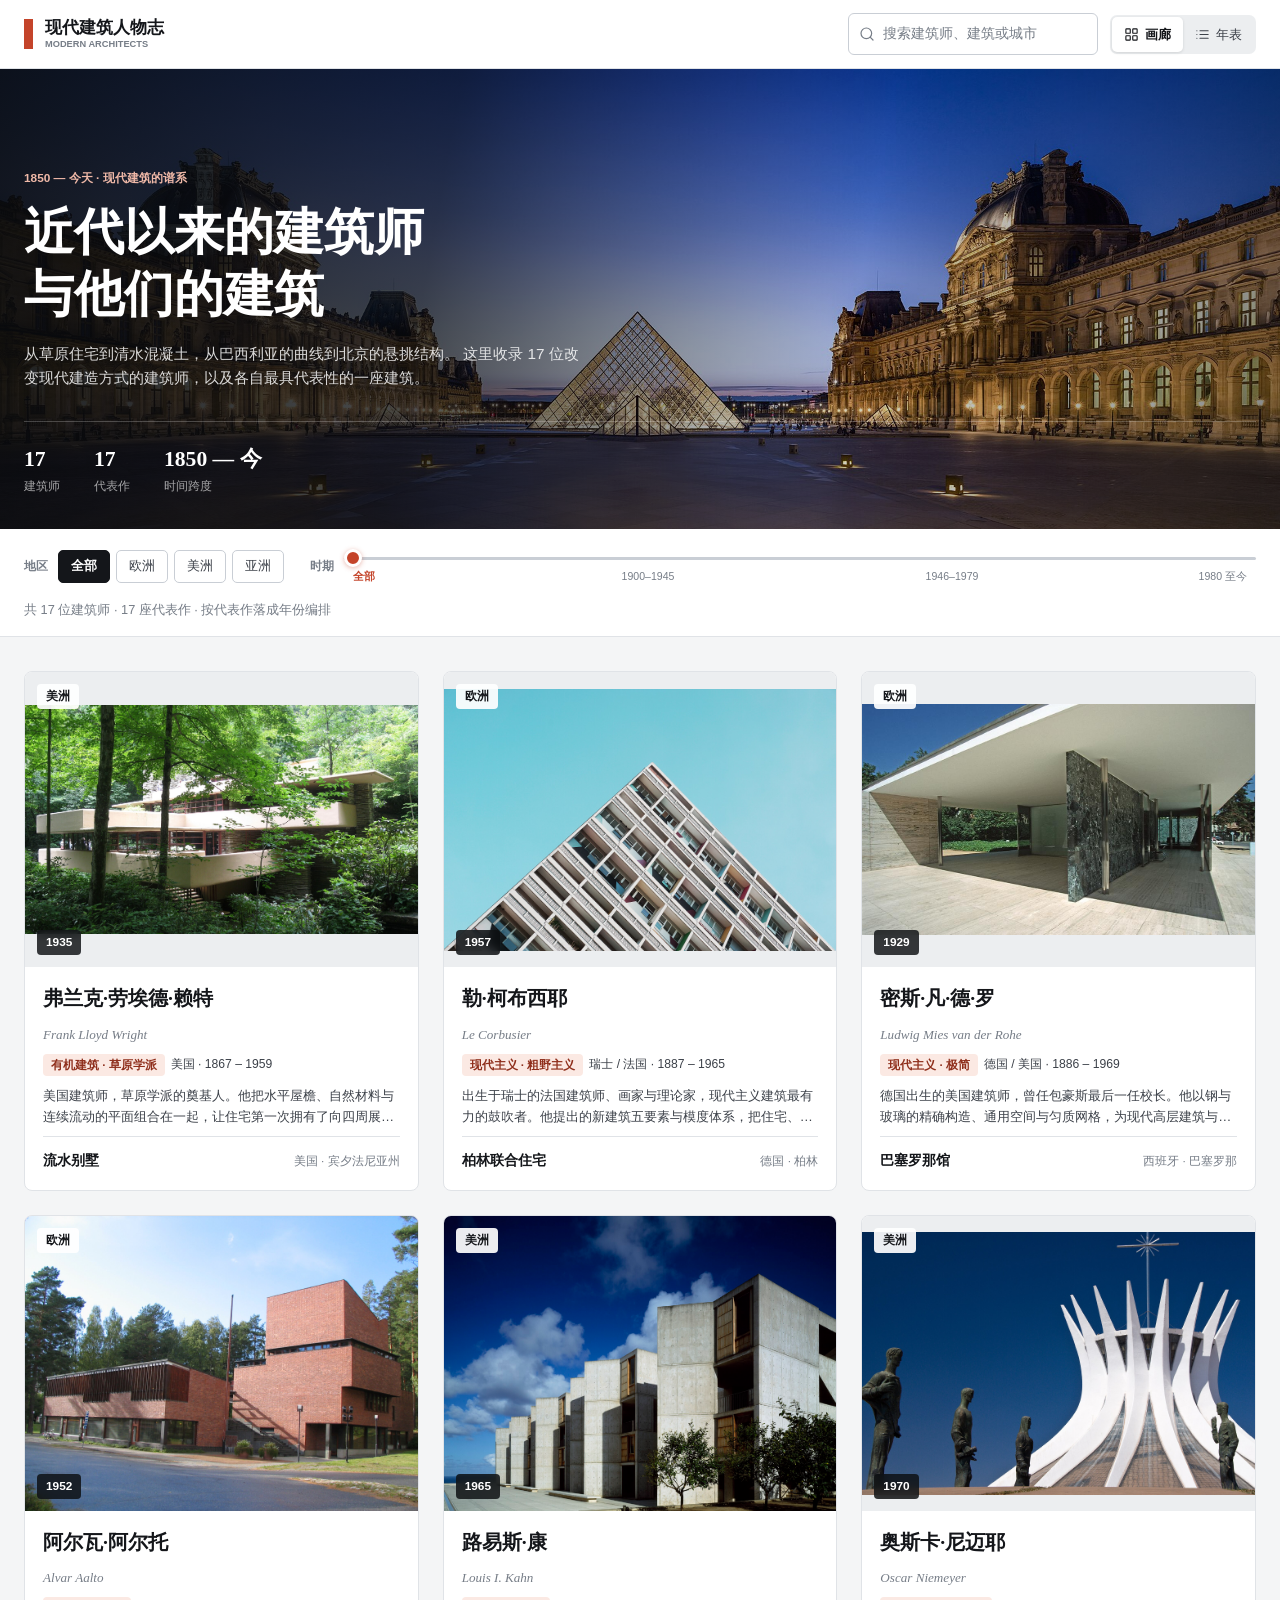
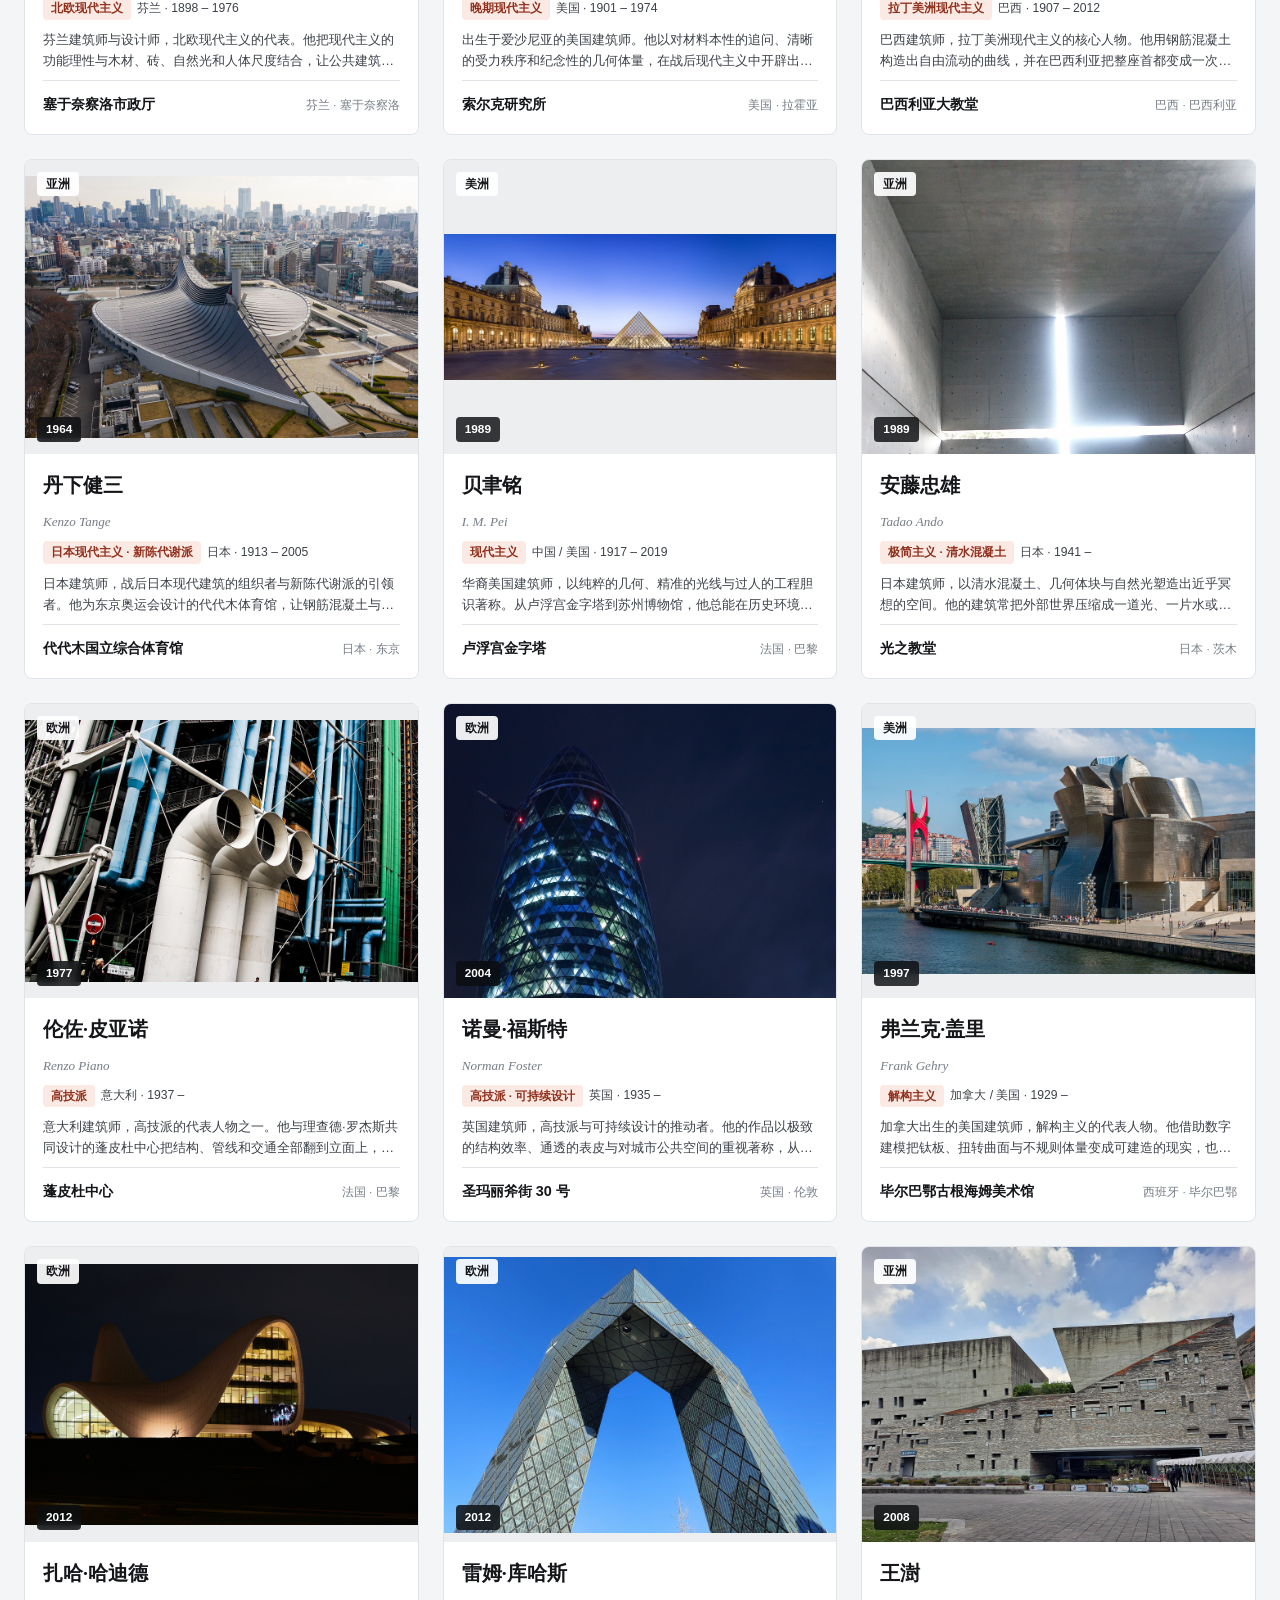
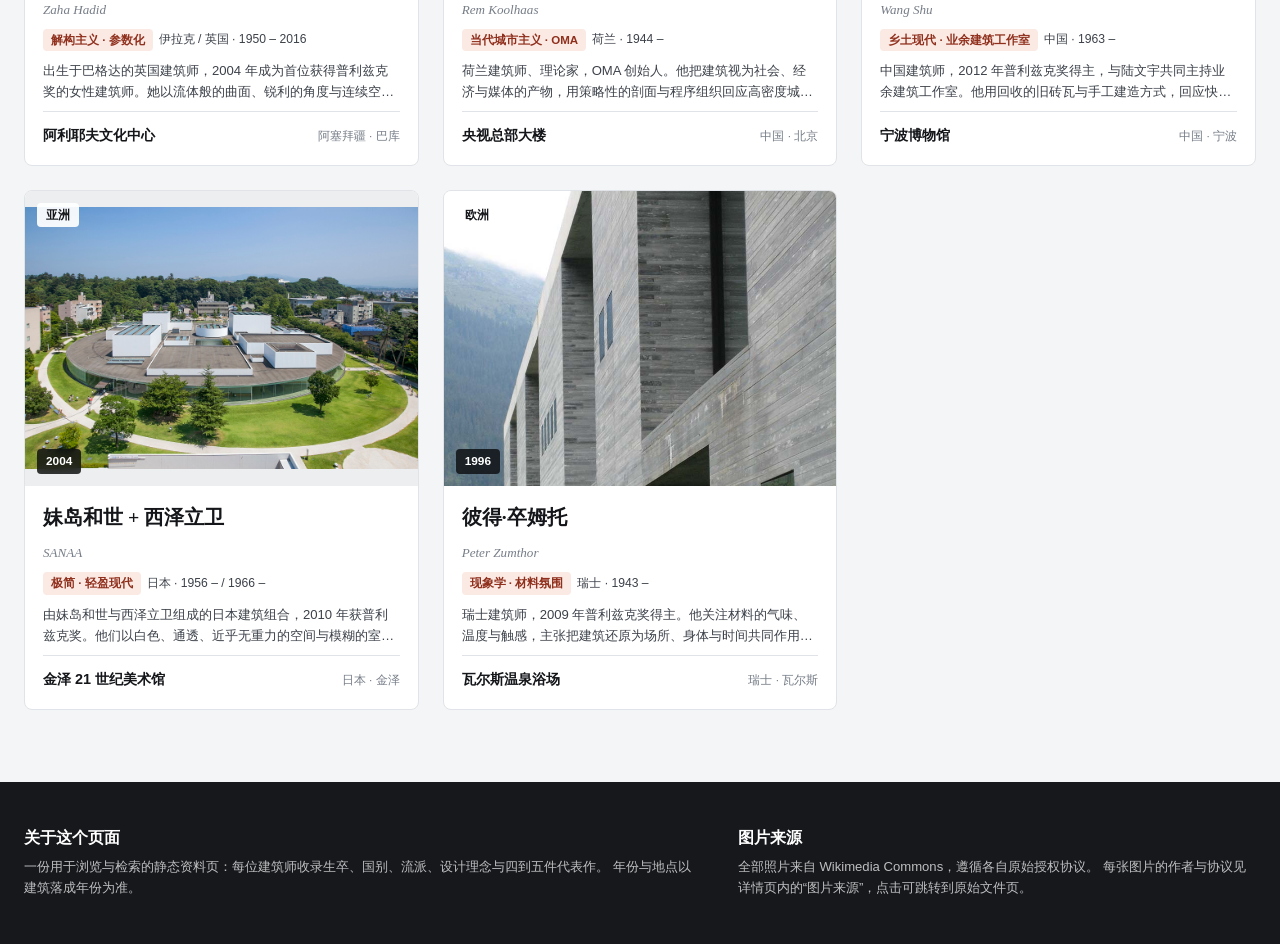
==== commit cb2a669b: "web5" ====
--- a/index.html
+++ b/index.html
@@ -269,13 +269,17 @@
           <button class="chip" type="button" data-value="亚洲">亚洲</button>
         </div>
       </div>
-      <div class="filter">
-        <span class="filter__label">时期</span>
-        <div class="chips" data-filter="era" role="group" aria-label="按时期筛选">
-          <button class="chip is-active" type="button" data-value="all">全部</button>
-          <button class="chip" type="button" data-value="early">1900–1945</button>
-          <button class="chip" type="button" data-value="postwar">1946–1979</button>
-          <button class="chip" type="button" data-value="contemporary">1980 至今</button>
+      <div class="filter filter--era">
+        <span class="filter__label" id="era-filter-label">时期</span>
+        <div class="era-slider">
+          <input class="era-slider__input" id="era-slider" type="range" min="0" max="3" step="1" value="0"
+            autocomplete="off" aria-labelledby="era-filter-label" aria-valuetext="全部">
+          <div class="era-slider__labels" aria-hidden="true">
+            <span class="era-slider__label is-active" data-era-label="all">全部</span>
+            <span class="era-slider__label" data-era-label="early"><span class="era-slider__label-long">1900–1945</span><span class="era-slider__label-short">1900–45</span></span>
+            <span class="era-slider__label" data-era-label="postwar"><span class="era-slider__label-long">1946–1979</span><span class="era-slider__label-short">1946–79</span></span>
+            <span class="era-slider__label" data-era-label="contemporary"><span class="era-slider__label-long">1980 至今</span><span class="era-slider__label-short">1980+</span></span>
+          </div>
         </div>
       </div>
       <button class="reset" type="button" id="reset" hidden>清除筛选</button>
@@ -298,6 +302,7 @@
           <p class="card__meta"><span class="tag">有机建筑 · 草原学派</span><span>美国 · 1900–1945</span></p>
           <p class="card__desc">美国建筑师，草原学派的奠基人。他把水平屋檐、自然材料与连续流动的平面组合在一起，让住宅第一次拥有了向四周展开的姿态，也深刻影响了整个二十世纪的建筑与室内设计。</p>
           <p class="card__work"><strong>流水别墅</strong><span>美国 · 宾夕法尼亚州</span></p>
+          <p class="card__works">代表作：罗比住宅（1910，芝加哥，美国）、约翰逊制蜡公司总部（1939，拉辛，美国）、西塔里埃森（1937，斯科茨代尔，美国）、古根海姆美术馆（1959，纽约，美国）</p>
         </div>
       </article>
       <article class="card" id="corbusier">
@@ -312,6 +317,7 @@
           <p class="card__meta"><span class="tag">现代主义 · 粗野主义</span><span>瑞士 / 法国 · 1946–1979</span></p>
           <p class="card__desc">出生于瑞士的法国建筑师、画家与理论家，现代主义建筑最有力的鼓吹者。他提出的新建筑五要素与模度体系，把住宅、城市与公共建筑纳入一套理性的尺度观念；联合住宅是这套观念最完整的一次实验。</p>
           <p class="card__work"><strong>柏林联合住宅</strong><span>德国 · 柏林</span></p>
+          <p class="card__works">代表作：萨伏伊别墅（1931，普瓦西，法国）、马赛公寓（1952，马赛，法国）、昌迪加尔行政中心（1953，昌迪加尔，印度）、朗香教堂（1955，朗香，法国）、柏林联合住宅（1957，柏林，德国）</p>
         </div>
       </article>
       <article class="card" id="mies">
@@ -326,6 +332,7 @@
           <p class="card__meta"><span class="tag">现代主义 · 极简</span><span>德国 / 美国 · 1900–1945</span></p>
           <p class="card__desc">德国出生的美国建筑师，曾任包豪斯最后一任校长。他以钢与玻璃的精确构造、通用空间与匀质网格，为现代高层建筑与极简主义确立了美学标准。</p>
           <p class="card__work"><strong>巴塞罗那馆</strong><span>西班牙 · 巴塞罗那</span></p>
+          <p class="card__works">代表作：巴塞罗那馆（1929，巴塞罗那，西班牙）、图根哈特住宅（1930，布尔诺，捷克）、范斯沃斯住宅（1951，普莱诺，美国）、西格拉姆大厦（1958，纽约，美国）</p>
         </div>
       </article>
       <article class="card" id="aalto">
@@ -340,6 +347,7 @@
           <p class="card__meta"><span class="tag">北欧现代主义</span><span>芬兰 · 1946–1979</span></p>
           <p class="card__desc">芬兰建筑师与设计师，北欧现代主义的代表。他把现代主义的功能理性与木材、砖、自然光和人体尺度结合，让公共建筑在理性之外带上地域与心理的温度。</p>
           <p class="card__work"><strong>塞于奈察洛市政厅</strong><span>芬兰 · 塞于奈察洛</span></p>
+          <p class="card__works">代表作：帕伊米奥疗养院（1933，帕伊米奥，芬兰）、维普里图书馆（1935，维堡，俄罗斯）、塞于奈察洛市政厅（1952，塞于奈察洛，芬兰）、芬兰地亚大厦（1971，赫尔辛基，芬兰）</p>
         </div>
       </article>
       <article class="card" id="kahn">
@@ -354,6 +362,7 @@
           <p class="card__meta"><span class="tag">晚期现代主义</span><span>美国 · 1946–1979</span></p>
           <p class="card__desc">出生于爱沙尼亚的美国建筑师。他以对材料本性的追问、清晰的受力秩序和纪念性的几何体量，在战后现代主义中开辟出一条静默、厚重而带有精神性的路径。</p>
           <p class="card__work"><strong>索尔克研究所</strong><span>美国 · 拉霍亚</span></p>
+          <p class="card__works">代表作：耶鲁大学美术馆（1953，纽黑文，美国）、索尔克研究所（1965，拉霍亚，美国）、金贝尔美术馆（1972，沃斯堡，美国）、孟加拉国国民议会大厦（1982，达卡，孟加拉国）</p>
         </div>
       </article>
       <article class="card" id="niemeyer">
@@ -368,6 +377,7 @@
           <p class="card__meta"><span class="tag">拉丁美洲现代主义</span><span>巴西 · 1946–1979</span></p>
           <p class="card__desc">巴西建筑师，拉丁美洲现代主义的核心人物。他用钢筋混凝土构造出自由流动的曲线，并在巴西利亚把整座首都变成一次现代主义实验。</p>
           <p class="card__work"><strong>巴西利亚大教堂</strong><span>巴西 · 巴西利亚</span></p>
+          <p class="card__works">代表作：潘普利亚圣方济各教堂（1943，贝洛奥里藏特，巴西）、巴西利亚三权广场（1960，巴西利亚，巴西）、巴西利亚大教堂（1970，巴西利亚，巴西）、尼泰罗伊当代艺术博物馆（1996，尼泰罗伊，巴西）</p>
         </div>
       </article>
       <article class="card" id="tange">
@@ -382,6 +392,7 @@
           <p class="card__meta"><span class="tag">日本现代主义 · 新陈代谢派</span><span>日本 · 1946–1979</span></p>
           <p class="card__desc">日本建筑师，战后日本现代建筑的组织者与新陈代谢派的引领者。他为东京奥运会设计的代代木体育馆，让钢筋混凝土与悬索结构呈现出雕塑般的张力。</p>
           <p class="card__work"><strong>代代木国立综合体育馆</strong><span>日本 · 东京</span></p>
+          <p class="card__works">代表作：广岛和平纪念资料馆（1955，广岛，日本）、香川县厅舍（1958，高松，日本）、代代木国立综合体育馆（1964，东京，日本）、东京都厅舍（1991，东京，日本）</p>
         </div>
       </article>
       <article class="card" id="pei">
@@ -396,6 +407,7 @@
           <p class="card__meta"><span class="tag">现代主义</span><span>中国 / 美国 · 1980 至今</span></p>
           <p class="card__desc">华裔美国建筑师，以纯粹的几何、精准的光线与过人的工程胆识著称。从卢浮宫金字塔到苏州博物馆，他总能在历史环境中用现代形式完成一次克制的对话。</p>
           <p class="card__work"><strong>卢浮宫金字塔</strong><span>法国 · 巴黎</span></p>
+          <p class="card__works">代表作：美国国家美术馆东馆（1978，华盛顿，美国）、卢浮宫金字塔（1989，巴黎，法国）、香港中银大厦（1990，香港）、苏州博物馆（2006，苏州，中国）、伊斯兰艺术博物馆（2008，多哈，卡塔尔）</p>
         </div>
       </article>
       <article class="card" id="ando">
@@ -410,6 +422,7 @@
           <p class="card__meta"><span class="tag">极简主义 · 清水混凝土</span><span>日本 · 1980 至今</span></p>
           <p class="card__desc">日本建筑师，以清水混凝土、几何体块与自然光塑造出近乎冥想的空间。他的建筑常把外部世界压缩成一道光、一片水或一角天空，让人重新意识到身体的感知。</p>
           <p class="card__work"><strong>光之教堂</strong><span>日本 · 茨木</span></p>
+          <p class="card__works">代表作：住吉的长屋（1976，大阪，日本）、水之教堂（1988，北海道，日本）、光之教堂（1989，茨木，日本）、地中美术馆（2004，直岛，日本）</p>
         </div>
       </article>
       <article class="card" id="piano">
@@ -424,6 +437,7 @@
           <p class="card__meta"><span class="tag">高技派</span><span>意大利 · 1946–1979</span></p>
           <p class="card__desc">意大利建筑师，高技派的代表人物之一。他与理查德·罗杰斯共同设计的蓬皮杜中心把结构、管线和交通全部翻到立面上，让建筑内部获得了彻底的自由。</p>
           <p class="card__work"><strong>蓬皮杜中心</strong><span>法国 · 巴黎</span></p>
+          <p class="card__works">代表作：蓬皮杜中心（1977，巴黎，法国）、关西国际机场航站楼（1994，大阪，日本）、贝耶勒基金会美术馆（1997，里恩，瑞士）、纽约时报大厦（2007，纽约，美国）</p>
         </div>
       </article>
       <article class="card" id="foster">
@@ -438,6 +452,7 @@
           <p class="card__meta"><span class="tag">高技派 · 可持续设计</span><span>英国 · 1980 至今</span></p>
           <p class="card__desc">英国建筑师，高技派与可持续设计的推动者。他的作品以极致的结构效率、通透的表皮与对城市公共空间的重视著称，从汇丰银行总部到柏林国会大厦改建都属此列。</p>
           <p class="card__work"><strong>圣玛丽斧街 30 号</strong><span>英国 · 伦敦</span></p>
+          <p class="card__works">代表作：香港汇丰银行总部（1985，香港）、柏林国会大厦改建（1999，柏林，德国）、圣玛丽斧街 30 号（2004，伦敦，英国）、北京首都国际机场 T3 航站楼（2008，北京，中国）</p>
         </div>
       </article>
       <article class="card" id="gehry">
@@ -452,6 +467,7 @@
           <p class="card__meta"><span class="tag">解构主义</span><span>加拿大 / 美国 · 1980 至今</span></p>
           <p class="card__desc">加拿大出生的美国建筑师，解构主义的代表人物。他借助数字建模把钛板、扭转曲面与不规则体量变成可建造的现实，也让毕尔巴鄂从工业城市转型为文化地标。</p>
           <p class="card__work"><strong>毕尔巴鄂古根海姆美术馆</strong><span>西班牙 · 毕尔巴鄂</span></p>
+          <p class="card__works">代表作：盖里自宅（1978，圣莫尼卡，美国）、维特拉设计博物馆（1989，魏尔，德国）、毕尔巴鄂古根海姆美术馆（1997，毕尔巴鄂，西班牙）、华特·迪士尼音乐厅（2003，洛杉矶，美国）</p>
         </div>
       </article>
       <article class="card" id="hadid">
@@ -466,6 +482,7 @@
           <p class="card__meta"><span class="tag">解构主义 · 参数化</span><span>伊拉克 / 英国 · 1980 至今</span></p>
           <p class="card__desc">出生于巴格达的英国建筑师，2004 年成为首位获得普利兹克奖的女性建筑师。她以流体般的曲面、锐利的角度与连续空间，重新定义了建筑中的动势与方向感。</p>
           <p class="card__work"><strong>阿利耶夫文化中心</strong><span>阿塞拜疆 · 巴库</span></p>
+          <p class="card__works">代表作：维特拉消防站（1993，魏尔，德国）、广州大剧院（2010，广州，中国）、阿利耶夫文化中心（2012，巴库，阿塞拜疆）、东大门设计广场（2014，首尔，韩国）</p>
         </div>
       </article>
       <article class="card" id="koolhaas">
@@ -480,6 +497,7 @@
           <p class="card__meta"><span class="tag">当代城市主义 · OMA</span><span>荷兰 · 1980 至今</span></p>
           <p class="card__desc">荷兰建筑师、理论家，OMA 创始人。他把建筑视为社会、经济与媒体的产物，用策略性的剖面与程序组织回应高密度城市，也以写作持续影响当代建筑讨论。</p>
           <p class="card__work"><strong>央视总部大楼</strong><span>中国 · 北京</span></p>
+          <p class="card__works">代表作：康索现代艺术中心（1992，鹿特丹，荷兰）、西雅图中央图书馆（2004，西雅图，美国）、央视总部大楼（2012，北京，中国）、台北表演艺术中心（2022，台北）</p>
         </div>
       </article>
       <article class="card" id="wangshu">
@@ -494,6 +512,7 @@
           <p class="card__meta"><span class="tag">乡土现代 · 业余建筑工作室</span><span>中国 · 1980 至今</span></p>
           <p class="card__desc">中国建筑师，2012 年普利兹克奖得主，与陆文宇共同主持业余建筑工作室。他用回收的旧砖瓦与手工建造方式，回应快速城市化中被抹去的地方记忆。</p>
           <p class="card__work"><strong>宁波博物馆</strong><span>中国 · 宁波</span></p>
+          <p class="card__works">代表作：苏州大学文正学院图书馆（2000，苏州，中国）、宁波美术馆（2005，宁波，中国）、宁波博物馆（2008，宁波，中国）、中国美术学院象山校区（2013，杭州，中国）</p>
         </div>
       </article>
       <article class="card" id="sanaa">
@@ -508,6 +527,7 @@
           <p class="card__meta"><span class="tag">极简 · 轻盈现代</span><span>日本 · 1980 至今</span></p>
           <p class="card__desc">由妹岛和世与西泽立卫组成的日本建筑组合，2010 年获普利兹克奖。他们以白色、通透、近乎无重力的空间与模糊的室内外界限著称。</p>
           <p class="card__work"><strong>金泽 21 世纪美术馆</strong><span>日本 · 金泽</span></p>
+          <p class="card__works">代表作：金泽 21 世纪美术馆（2004，金泽，日本）、纽约新当代艺术博物馆（2007，纽约，美国）、劳力士学习中心（2010，洛桑，瑞士）、卢浮宫朗斯分馆（2012，朗斯，法国）</p>
         </div>
       </article>
       <article class="card" id="zumthor">
@@ -522,6 +542,7 @@
           <p class="card__meta"><span class="tag">现象学 · 材料氛围</span><span>瑞士 · 1980 至今</span></p>
           <p class="card__desc">瑞士建筑师，2009 年普利兹克奖得主。他关注材料的气味、温度与触感，主张把建筑还原为场所、身体与时间共同作用的体验，而非视觉形式的表演。</p>
           <p class="card__work"><strong>瓦尔斯温泉浴场</strong><span>瑞士 · 瓦尔斯</span></p>
+          <p class="card__works">代表作：圣本笃教堂（1988，苏姆维特，瑞士）、瓦尔斯温泉浴场（1996，瓦尔斯，瑞士）、科隆巴美术馆（2007，科隆，德国）、布鲁德·克劳斯田野教堂（2007，梅谢尼希，德国）</p>
         </div>
       </article>
 <!-- CARDS:END -->
@@ -566,6 +587,7 @@
 
 <script src="assets/data.js" charset="utf-8"></script>
 <script src="assets/credits.js" charset="utf-8"></script>
+<script src="assets/work-media.js" charset="utf-8"></script>
 <script src="assets/app.js" charset="utf-8"></script>
 </body>
 </html>
--- a/assets/styles.css
+++ b/assets/styles.css
@@ -270,6 +270,7 @@
 }
 
 .filter { display: flex; align-items: center; gap: 10px; }
+.filter--era { flex: 1 1 420px; min-width: 320px; }
 
 .filter__label {
   font-size: .74rem;
@@ -299,6 +300,107 @@
   color: #fff;
   font-weight: 600;
 }
+
+.era-slider {
+  position: relative;
+  flex: 1 1 auto;
+  min-width: 250px;
+}
+
+.era-slider__input {
+  --era-progress: 0%;
+  display: block;
+  width: 100%;
+  height: 22px;
+  margin: 0;
+  appearance: none;
+  -webkit-appearance: none;
+  border: 0;
+  background: transparent;
+  cursor: grab;
+}
+
+.era-slider__input::-webkit-slider-runnable-track {
+  height: 3px;
+  border-radius: 999px;
+  background: linear-gradient(to right, var(--accent) 0 var(--era-progress), var(--line-strong) var(--era-progress) 100%);
+}
+
+.era-slider__input::-webkit-slider-thumb {
+  width: 18px;
+  height: 18px;
+  margin-top: -7.5px;
+  appearance: none;
+  -webkit-appearance: none;
+  border: 3px solid var(--surface);
+  border-radius: 50%;
+  background: var(--accent);
+  box-shadow: 0 1px 5px rgba(196, 68, 42, .38);
+  cursor: grab;
+}
+
+.era-slider__input::-moz-range-track {
+  height: 3px;
+  border-radius: 999px;
+  background: var(--line-strong);
+}
+
+.era-slider__input::-moz-range-progress {
+  height: 3px;
+  border-radius: 999px;
+  background: var(--accent);
+}
+
+.era-slider__input::-moz-range-thumb {
+  width: 12px;
+  height: 12px;
+  border: 3px solid var(--surface);
+  border-radius: 50%;
+  background: var(--accent);
+  box-shadow: 0 1px 5px rgba(196, 68, 42, .38);
+  cursor: grab;
+}
+
+.era-slider__input:active { cursor: grabbing; }
+.era-slider__input:active::-webkit-slider-thumb { cursor: grabbing; }
+.era-slider__input:active::-moz-range-thumb { cursor: grabbing; }
+
+.era-slider__labels {
+  position: relative;
+  height: 16px;
+  margin-top: 1px;
+}
+
+.era-slider__label {
+  position: absolute;
+  top: 0;
+  color: var(--muted);
+  font-size: .66rem;
+  line-height: 1.2;
+  white-space: nowrap;
+  transform: translateX(-50%);
+  transition: color .16s ease;
+}
+
+.era-slider__label:nth-child(1) {
+  left: 9px;
+  transform: none;
+}
+
+.era-slider__label:nth-child(2) { left: 33.333%; }
+.era-slider__label:nth-child(3) { left: 66.666%; }
+
+.era-slider__label:nth-child(4) {
+  right: 9px;
+  transform: none;
+}
+
+.era-slider__label.is-active {
+  color: var(--accent);
+  font-weight: 700;
+}
+
+.era-slider__label-short { display: none; }
 
 .reset {
   margin-left: auto;
@@ -353,6 +455,8 @@
 .card__media {
   position: relative;
   aspect-ratio: 4 / 3;
+  display: grid;
+  place-items: center;
   background: var(--surface-2);
   overflow: hidden;
 }
@@ -360,7 +464,7 @@
 .card__media img {
   width: 100%;
   height: 100%;
-  object-fit: cover;
+  object-fit: contain;
   display: block;
   transition: transform .6s cubic-bezier(.2, .7, .2, 1);
 }
@@ -456,6 +560,13 @@
   overflow: hidden;
 }
 
+/* 预渲染卡片里的代表作清单：仅在未执行 JavaScript 时可见 */
+.card__works {
+  font-size: .74rem;
+  line-height: 1.75;
+  color: var(--muted);
+}
+
 /* 年表 */
 .timeline__inner {
   width: min(920px, 100% - 3rem);
@@ -519,7 +630,7 @@
   background: var(--surface-2);
 }
 
-.tl-item__media img { width: 100%; height: 100%; object-fit: cover; display: block; }
+.tl-item__media img { width: 100%; height: 100%; object-fit: contain; display: block; }
 
 .tl-item__title { display: flex; flex-direction: column; gap: 2px; }
 .tl-item__title strong { font-family: var(--serif); font-size: 1.02rem; font-weight: 600; }
@@ -654,7 +765,7 @@
   height: 100%;
   min-height: 300px;
   max-height: 440px;
-  object-fit: cover;
+  object-fit: contain;
 }
 
 .modal__figure figcaption {
@@ -705,7 +816,7 @@
 
 .modal__columns {
   display: grid;
-  grid-template-columns: 1.25fr 1fr;
+  grid-template-columns: .9fr 1.25fr;
   gap: 32px;
   margin-top: 26px;
 }
@@ -729,21 +840,415 @@
   color: var(--ink-2);
 }
 
-.works { list-style: none; margin: 0; padding: 0; }
-
-.works li {
+.works {
+  display: grid;
+  gap: 9px;
+  list-style: none;
+  margin: 0;
+  padding: 0;
+}
+
+.work-card {
+  border: 1px solid var(--line);
+  border-radius: 7px;
+  background: var(--surface);
+  transition: border-color .18s ease, background .18s ease, transform .18s ease;
+}
+
+.work-card.is-signature {
+  border-color: #b8d1ce;
+  background: linear-gradient(135deg, var(--teal-soft), var(--surface) 72%);
+}
+
+.work-card__button {
   display: grid;
   grid-template-columns: 1fr auto;
-  gap: 4px 12px;
-  padding: 9px 0;
-  border-bottom: 1px solid var(--line);
-  font-size: .86rem;
-}
-
-.works li:first-child { padding-top: 0; }
-.works li strong { font-weight: 600; }
-.works li em { grid-column: 1 / -1; font-style: normal; font-size: .76rem; color: var(--muted); }
-.works li b { font-weight: 600; color: var(--accent); font-variant-numeric: tabular-nums; }
+  gap: 3px 10px;
+  width: 100%;
+  padding: 12px 13px 11px;
+  border: 0;
+  background: none;
+  text-align: left;
+  cursor: pointer;
+}
+
+.work-card__top {
+  grid-column: 1 / -1;
+  display: flex;
+  align-items: center;
+  gap: 7px;
+  min-height: 18px;
+}
+
+.work-card__number {
+  font-family: var(--serif);
+  font-size: .72rem;
+  color: var(--muted);
+  font-variant-numeric: tabular-nums;
+}
+
+.work-card__badge {
+  padding: 1px 6px;
+  border-radius: 4px;
+  background: var(--teal);
+  color: #fff;
+  font-size: .62rem;
+  font-weight: 600;
+  white-space: nowrap;
+}
+
+.work-card__year {
+  margin-left: auto;
+  color: var(--accent);
+  font-size: .78rem;
+  font-weight: 700;
+  font-variant-numeric: tabular-nums;
+}
+
+.work-card__name {
+  grid-column: 1 / -1;
+  color: var(--ink);
+  font-size: .9rem;
+  font-weight: 650;
+}
+
+.work-card__place {
+  grid-column: 1 / -1;
+  color: var(--muted);
+  font-size: .72rem;
+}
+
+.work-card__desc {
+  grid-column: 1 / -1;
+  display: -webkit-box;
+  margin-top: 4px;
+  overflow: hidden;
+  color: var(--ink-2);
+  font-size: .76rem;
+  line-height: 1.65;
+  -webkit-box-orient: vertical;
+  -webkit-line-clamp: 2;
+}
+
+.work-card__cta {
+  grid-column: 1 / -1;
+  display: inline-flex;
+  align-items: center;
+  gap: 5px;
+  justify-self: start;
+  margin-top: 4px;
+  color: var(--accent);
+  font-size: .72rem;
+  font-weight: 600;
+}
+
+.work-card__cta svg {
+  width: 13px;
+  height: 13px;
+  transition: transform .18s ease;
+}
+
+.work-card__button:hover { background: rgba(196, 68, 42, .035); }
+.work-card__button:hover .work-card__name { color: var(--accent); }
+.work-card__button:hover .work-card__cta svg { transform: translateX(3px); }
+
+.work-view { animation: work-view-in .2s ease; }
+
+@keyframes work-view-in {
+  from { opacity: 0; transform: translateY(6px); }
+  to { opacity: 1; transform: none; }
+}
+
+.work-view__topbar {
+  display: flex;
+  align-items: center;
+  justify-content: space-between;
+  gap: 16px;
+  padding: 20px 64px 0 28px;
+}
+
+.work-view__back {
+  display: inline-flex;
+  align-items: center;
+  gap: 5px;
+  padding: 0;
+  border: 0;
+  background: none;
+  color: var(--accent);
+  font-size: .78rem;
+  font-weight: 650;
+  cursor: pointer;
+}
+
+.work-view__back svg { width: 16px; height: 16px; }
+.work-view__back:hover { text-decoration: underline; text-underline-offset: 3px; }
+.work-view__counter { color: var(--muted); font-size: .72rem; font-variant-numeric: tabular-nums; }
+
+.work-view__hero {
+  display: grid;
+  grid-template-columns: 170px 1fr;
+  gap: 26px;
+  align-items: end;
+  margin: 18px 28px 0;
+  padding: 28px 30px;
+  border-radius: 8px;
+  background: var(--ink);
+  color: #fff;
+}
+
+.work-view__year {
+  font-family: var(--serif);
+  font-size: 3.7rem;
+  line-height: .9;
+  color: #f0b9a8;
+  font-variant-numeric: tabular-nums;
+}
+
+.work-view__eyebrow {
+  color: rgba(255, 255, 255, .58);
+  font-size: .72rem;
+  font-weight: 650;
+}
+
+.work-view__heading h2 {
+  margin-top: 7px;
+  font-family: var(--serif);
+  font-size: 2.05rem;
+  font-weight: 600;
+}
+
+.work-view__heading p {
+  margin-top: 7px;
+  color: rgba(255, 255, 255, .7);
+  font-size: .8rem;
+}
+
+.work-view__media {
+  display: grid;
+  gap: 12px;
+  padding: 18px 28px 0;
+}
+
+.work-view__media-loading {
+  min-height: 260px;
+  display: grid;
+  place-items: center;
+  border: 1px dashed var(--line-strong);
+  border-radius: 8px;
+  background: var(--bg);
+  color: var(--muted);
+  font-size: .78rem;
+}
+
+.work-view__media-status {
+  justify-self: start;
+  padding: 4px 9px;
+  border-radius: 999px;
+  background: var(--teal-soft);
+  color: var(--teal);
+  font-size: .7rem;
+}
+
+.work-view__photo,
+.work-view__drawing {
+  margin: 0;
+  overflow: hidden;
+  border: 1px solid var(--line);
+  border-radius: 8px;
+  background: var(--surface);
+}
+
+.work-view__photo a,
+.work-view__drawing a { display: block; color: inherit; }
+
+.work-view__photo a {
+  display: grid;
+  place-items: center;
+  min-height: 180px;
+  padding: 10px;
+  background: var(--surface-2);
+}
+
+.work-view__photo-img {
+  display: block;
+  width: auto;
+  height: auto;
+  max-width: 100%;
+  max-height: min(72vh, 680px);
+  object-fit: contain;
+}
+
+.work-view__drawing-img {
+  display: block;
+  width: 100%;
+  max-height: 440px;
+  object-fit: contain;
+  background: #fff;
+}
+
+.work-view__photo figcaption,
+.work-view__drawing figcaption {
+  display: flex;
+  align-items: center;
+  justify-content: space-between;
+  gap: 16px;
+  padding: 9px 11px;
+  border-top: 1px solid var(--line);
+  color: var(--muted);
+  font-size: .7rem;
+}
+
+.work-view__photo figcaption strong,
+.work-view__drawing figcaption strong {
+  color: var(--ink-2);
+  font-weight: 600;
+}
+
+.work-view__photo figcaption a,
+.work-view__drawing figcaption a {
+  color: var(--muted);
+  text-decoration: underline;
+  text-underline-offset: 2px;
+}
+
+.work-view__media-empty {
+  display: grid;
+  min-height: 180px;
+  place-items: center;
+  border: 1px dashed var(--line-strong);
+  border-radius: 8px;
+  color: var(--muted);
+}
+
+.work-view__body {
+  display: grid;
+  grid-template-columns: 1.35fr .75fr;
+  gap: 30px;
+  padding: 28px;
+}
+
+.work-view__body h3,
+.work-view__related h3 {
+  margin-bottom: 9px;
+  color: var(--muted);
+  font-size: .76rem;
+  font-weight: 700;
+}
+
+.work-view__lead {
+  font-family: var(--serif);
+  font-size: 1.05rem;
+  line-height: 1.9;
+  color: var(--ink);
+}
+
+.work-view__innovation {
+  margin-top: 18px;
+  padding: 14px 16px;
+  border-left: 3px solid var(--teal);
+  background: var(--teal-soft);
+}
+
+.work-view__innovation span {
+  color: var(--teal);
+  font-size: .7rem;
+  font-weight: 700;
+}
+
+.work-view__innovation p {
+  margin-top: 5px;
+  color: var(--ink-2);
+  font-size: .84rem;
+}
+
+.work-view__facts {
+  display: grid;
+  grid-template-columns: repeat(2, minmax(0, 1fr));
+  gap: 9px;
+  margin: 22px 0 0;
+}
+
+.work-view__facts div {
+  padding: 10px 12px;
+  border: 1px solid var(--line);
+  border-radius: 5px;
+  background: var(--bg);
+}
+
+.work-view__facts dt {
+  color: var(--muted);
+  font-size: .66rem;
+  font-weight: 700;
+}
+
+.work-view__facts dd {
+  margin: 3px 0 0;
+  color: var(--ink);
+  font-size: .8rem;
+  line-height: 1.5;
+}
+
+.work-view__aside {
+  padding-left: 24px;
+  border-left: 1px solid var(--line);
+}
+
+.work-view__aside p { color: var(--ink-2); font-size: .84rem; }
+.work-view__aside .keywords { margin-top: 18px; }
+
+.work-view__related {
+  padding: 20px 28px 24px;
+  border-top: 1px solid var(--line);
+}
+
+.work-view__related-strip {
+  display: flex;
+  gap: 8px;
+  overflow-x: auto;
+  padding: 2px 0 7px;
+  scroll-snap-type: x proximity;
+  scrollbar-width: thin;
+  -webkit-overflow-scrolling: touch;
+}
+
+.work-mini {
+  flex: 0 0 178px;
+  display: grid;
+  gap: 2px;
+  padding: 10px 11px;
+  border: 1px solid var(--line);
+  border-radius: 6px;
+  background: var(--surface);
+  text-align: left;
+  cursor: pointer;
+  scroll-snap-align: start;
+}
+
+.work-mini span { color: var(--accent); font-size: .68rem; font-weight: 700; }
+.work-mini strong { color: var(--ink); font-size: .78rem; line-height: 1.45; }
+.work-mini:hover { border-color: var(--line-strong); }
+.work-mini.is-active { border-color: var(--accent); background: var(--accent-soft); }
+
+.work-view__actions {
+  display: flex;
+  justify-content: flex-end;
+  padding: 0 28px 30px;
+}
+
+.work-view__wiki {
+  display: inline-flex;
+  align-items: center;
+  justify-content: center;
+  padding: 9px 13px;
+  border-radius: 5px;
+  background: var(--accent);
+  color: #fff;
+  font-size: .78rem;
+  font-weight: 650;
+  text-decoration: none;
+}
+
+.work-view__wiki:hover { background: #a93621; }
 
 .credits {
   margin-top: 28px;
@@ -774,6 +1279,44 @@
   .topbar__tools { width: 100%; justify-content: space-between; }
   .search { flex: 1; }
   .search input { width: 100%; }
+  .filter { width: 100%; flex-wrap: wrap; align-items: center; }
+  .filter--era { flex-basis: 100%; min-width: 0; }
+  .era-slider { min-width: 0; }
+  .chips {
+    flex: 1 1 auto;
+    min-width: 0;
+    flex-wrap: nowrap;
+    overflow-x: auto;
+    overscroll-behavior-x: contain;
+    -webkit-overflow-scrolling: touch;
+    scrollbar-width: none;
+    -ms-overflow-style: none;
+    padding: 3px 0;
+    scroll-padding-left: 0;
+    cursor: grab;
+    user-select: none;
+  }
+  .chips::-webkit-scrollbar { display: none; }
+  .chip { flex: 0 0 auto; }
+  .chips.is-dragging { cursor: grabbing; }
+  .chips.is-dragging .chip { cursor: grabbing; }
+  /* 可滑动时用边缘渐隐提示；到达两端后对应提示自动消失 */
+  .chips.is-scrollable {
+    -webkit-mask-image: linear-gradient(to right, transparent 0, #000 20px, #000 calc(100% - 20px), transparent 100%);
+    mask-image: linear-gradient(to right, transparent 0, #000 20px, #000 calc(100% - 20px), transparent 100%);
+  }
+  .chips.is-scrollable.at-start:not(.at-end) {
+    -webkit-mask-image: linear-gradient(to right, #000 0, #000 calc(100% - 20px), transparent 100%);
+    mask-image: linear-gradient(to right, #000 0, #000 calc(100% - 20px), transparent 100%);
+  }
+  .chips.is-scrollable.at-end:not(.at-start) {
+    -webkit-mask-image: linear-gradient(to right, transparent 0, #000 20px, #000 100%);
+    mask-image: linear-gradient(to right, transparent 0, #000 20px, #000 100%);
+  }
+  .chips.is-scrollable.at-start.at-end {
+    -webkit-mask-image: none;
+    mask-image: none;
+  }
   .hero { min-height: 400px; }
   .hero h1 { font-size: 2.15rem; }
   .hero__inner { padding-top: 56px; }
@@ -785,6 +1328,23 @@
   .modal__figure img { min-height: 220px; max-height: 300px; }
   .modal__body { padding: 22px 20px 30px; }
   .modal__head h2 { font-size: 1.6rem; }
+  .work-view__topbar { padding: 16px 64px 0 20px; }
+  .work-view__hero {
+    grid-template-columns: 1fr;
+    gap: 14px;
+    margin: 14px 20px 0;
+    padding: 22px;
+  }
+  .work-view__year { font-size: 2.7rem; }
+  .work-view__heading h2 { font-size: 1.65rem; }
+  .work-view__media { padding: 14px 20px 0; }
+  .work-view__photo a { min-height: 160px; }
+  .work-view__photo-img { max-height: min(68vh, 560px); }
+  .work-view__body { grid-template-columns: 1fr; gap: 24px; padding: 24px 20px; }
+  .work-view__aside { padding: 22px 0 0; border-top: 1px solid var(--line); border-left: 0; }
+  .work-view__related { padding: 18px 20px 22px; }
+  .work-mini { flex-basis: 158px; }
+  .work-view__actions { padding: 0 20px 26px; }
   .site-footer__inner { grid-template-columns: 1fr; gap: 24px; }
 }
 
@@ -797,9 +1357,24 @@
   .hero__lede { font-size: .88rem; }
   .tl-item { grid-template-columns: 84px 1fr; }
   .tl-item__work { grid-column: 2; text-align: left; }
-  .filter { width: 100%; align-items: flex-start; }
-  .filter__label { padding-top: 5px; }
+  .filter { width: 100%; align-items: center; }
+  .work-view__hero { margin: 12px 14px 0; padding: 20px 18px; }
+  .work-view__topbar { padding: 14px 64px 0 14px; }
+  .work-view__media { padding: 12px 14px 0; gap: 9px; }
+  .work-view__photo-img { max-height: min(66vh, 500px); }
+  .work-view__photo figcaption,
+  .work-view__drawing figcaption { align-items: flex-start; flex-direction: column; gap: 3px; }
+  .work-view__body { padding: 22px 14px; }
+  .work-view__related { padding: 17px 14px 21px; }
+  .work-view__actions { padding: 0 14px 24px; }
+  .work-view__facts { grid-template-columns: 1fr; }
   .gallery, .timeline { padding: 22px 0 56px; }
+}
+
+@media (max-width: 360px) {
+  .era-slider__label { font-size: .62rem; }
+  .era-slider__label-long { display: none; }
+  .era-slider__label-short { display: inline; }
 }
 
 @media (prefers-reduced-motion: reduce) {
